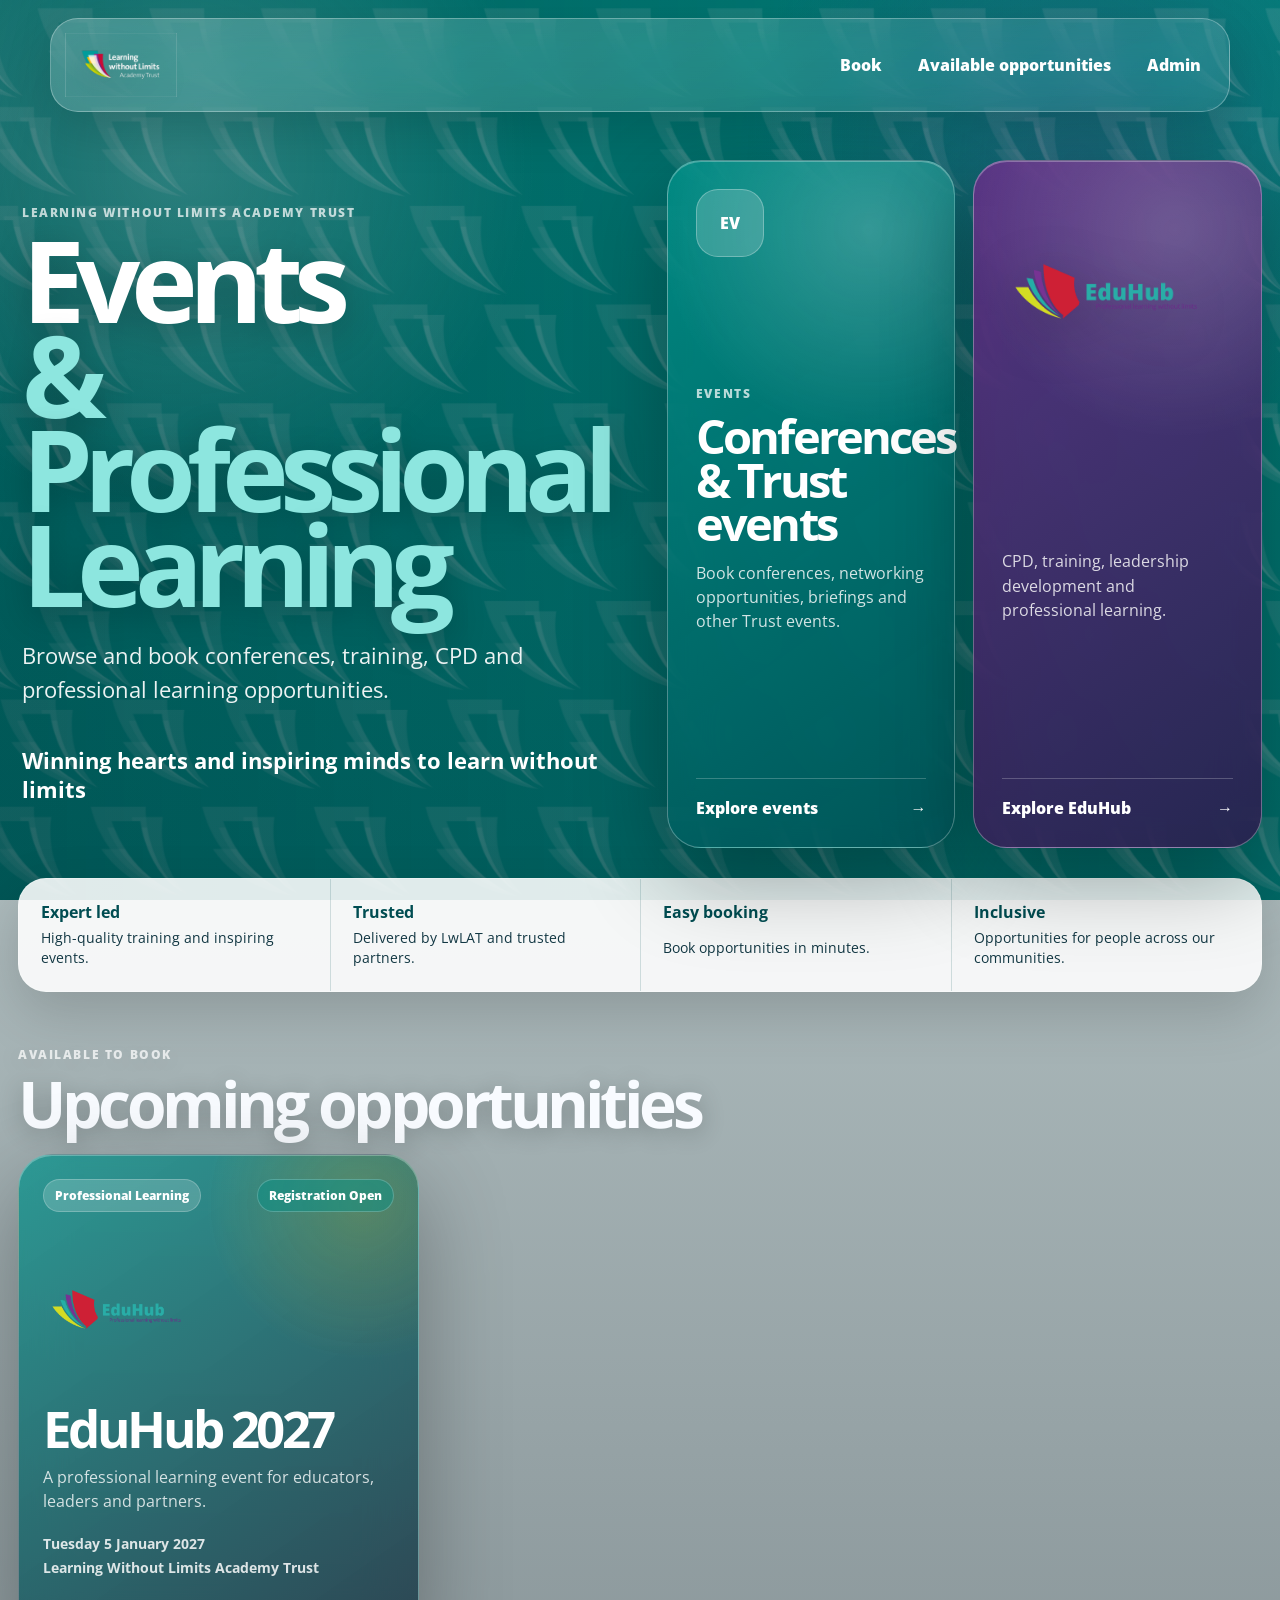
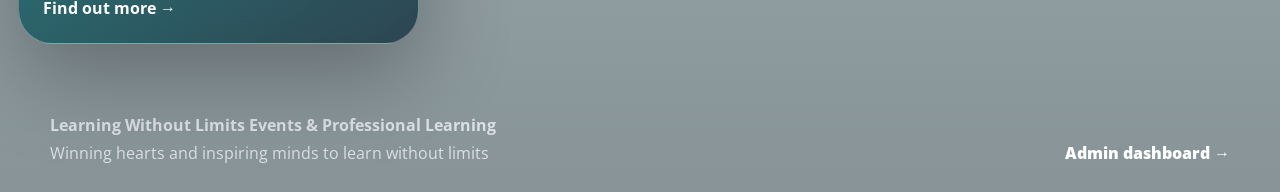
==== index.html @ fd12e187 "Add files via upload" ====
<!doctype html>
<html lang="en">
<head>
  <meta charset="utf-8">
  <meta name="viewport" content="width=device-width,initial-scale=1">
  <title>Events &amp; Professional Learning | Learning Without Limits</title>
  <meta name="description" content="Browse and book Learning Without Limits Academy Trust events, conferences, CPD and professional learning opportunities.">
  <link rel="stylesheet" href="app/css/styles.css">
  <script src="app/js/home.js" defer></script>
</head>
<body class="booking-home">
  <header class="site-header">
    <a class="brand" href="index.html">
      <img src="media/logos/lwlat-logo.png" alt="Learning Without Limits Academy Trust">
    </a>
    <nav class="nav" aria-label="Main navigation">
      <a href="#booking-routes">Book</a>
      <a href="#available">Available opportunities</a>
      <a href="admin.html">Admin</a>
    </nav>
  </header>

  <main>
    <section class="booking-hero">
      <div class="booking-intro">
        <p class="eyebrow">Learning Without Limits Academy Trust</p>
        <h1>Events <span>&amp; Professional Learning</span></h1>
        <p class="booking-lead">Browse and book conferences, training, CPD and professional learning opportunities.</p>
        <p class="booking-tagline">Winning hearts and inspiring minds to learn without limits</p>
      </div>

      <div class="booking-routes" id="booking-routes">
        <a class="route-card glass route-events" href="#available">
          <div class="route-icon" aria-hidden="true">EV</div>
          <div>
            <p class="eyebrow">Events</p>
            <h2>Conferences &amp; Trust events</h2>
            <p>Book conferences, networking opportunities, briefings and other Trust events.</p>
          </div>
          <span class="route-link">Explore events <strong>→</strong></span>
        </a>

        <a class="route-card glass route-eduhub" href="event.html?id=eduhub-2027">
          <img class="route-eduhub-logo" src="media/events/eduhub-2027/eduhub.png" alt="EduHub: Professional learning without limits">
          <div>
            <p>CPD, training, leadership development and professional learning.</p>
          </div>
          <span class="route-link">Explore EduHub <strong>→</strong></span>
        </a>
      </div>
    </section>

    <section class="trust-promises" aria-label="Booking platform benefits">
      <article><strong>Expert led</strong><span>High-quality training and inspiring events.</span></article>
      <article><strong>Trusted</strong><span>Delivered by LwLAT and trusted partners.</span></article>
      <article><strong>Easy booking</strong><span>Book opportunities in minutes.</span></article>
      <article><strong>Inclusive</strong><span>Opportunities for people across our communities.</span></article>
    </section>

    <section class="available-section" id="available">
      <div class="section-heading">
        <p class="eyebrow">Available to book</p>
        <h2>Upcoming opportunities</h2>
      </div>
      <div class="opportunity-grid" id="event-grid">
        <article class="opportunity-card glass">
          <div class="opportunity-copy">
            <p class="eyebrow">Loading</p>
            <h3>Loading opportunities…</h3>
          </div>
        </article>
      </div>
    </section>
  </main>

  <footer class="footer booking-footer">
    <div>
      <strong>Learning Without Limits Events &amp; Professional Learning</strong>
      <span>Winning hearts and inspiring minds to learn without limits</span>
    </div>
    <a href="admin.html">Admin dashboard →</a>
  </footer>
</body>
</html>
---- app/css/styles.css ----
@import url('https://fonts.googleapis.com/css2?family=Open+Sans:wght@300;400;600;700;800&display=swap');
:root{--teal:#009189;--purple:#6F2789;--yellow:#FDB913;--ink:#f8fbff;--muted:rgba(248,251,255,.74);--stroke:rgba(255,255,255,.26);--shadow:0 24px 70px rgba(0,0,0,.26)}
*{box-sizing:border-box}body{margin:0;min-height:100vh;font-family:'Open Sans',Arial,sans-serif;color:var(--ink);background:radial-gradient(circle at 10% 10%,rgba(0,145,137,.95),transparent 28%),radial-gradient(circle at 90% 20%,rgba(253,185,19,.34),transparent 24%),radial-gradient(circle at 70% 85%,rgba(111,39,137,.95),transparent 34%),linear-gradient(135deg,#06262d,#161126 55%,#071b20);overflow-x:hidden}.ambient{position:fixed;width:38vw;height:38vw;border-radius:999px;filter:blur(55px);opacity:.46;pointer-events:none;z-index:-1}.ambient-one{background:var(--teal);left:-8vw;top:10vh}.ambient-two{background:var(--purple);right:-10vw;top:8vh}.ambient-three{background:var(--yellow);left:35vw;bottom:-20vw;opacity:.26}.site-header{width:min(1180px,calc(100% - 34px));margin:18px auto 0;display:flex;align-items:center;justify-content:space-between;gap:18px;padding:14px;border:1px solid var(--stroke);border-radius:28px;background:rgba(255,255,255,.10);backdrop-filter:blur(24px);box-shadow:0 16px 50px rgba(0,0,0,.14)}.brand img{display:block;height:64px;max-width:280px;object-fit:contain;filter:drop-shadow(0 10px 18px rgba(0,0,0,.22))}.nav{display:flex;gap:8px;flex-wrap:wrap}.nav a{text-decoration:none;font-weight:800;padding:10px 14px;border-radius:999px}.nav a:hover{background:rgba(255,255,255,.16)}.hero{width:min(1180px,calc(100% - 34px));margin:72px auto 54px;display:grid;grid-template-columns:1.4fr .8fr;gap:26px}.hero-copy h1{margin:0;font-size:clamp(4.8rem,15vw,12rem);letter-spacing:-.09em;line-height:.78}.lead{max-width:720px;margin:28px 0 0;font-size:clamp(1.1rem,2vw,1.45rem);line-height:1.52;color:var(--muted)}.eyebrow,.panel-label{margin:0 0 12px;text-transform:uppercase;letter-spacing:.13em;font-size:.76rem;font-weight:900;color:rgba(255,255,255,.72)}.glass{background:linear-gradient(145deg,rgba(255,255,255,.24),rgba(255,255,255,.075)),radial-gradient(circle at top left,rgba(255,255,255,.24),transparent 35%);border:1px solid rgba(255,255,255,.32);border-radius:34px;box-shadow:0 30px 90px rgba(0,0,0,.30),inset 0 1px 0 rgba(255,255,255,.28);backdrop-filter:blur(26px) saturate(1.3)}.hero-panel{padding:28px;display:grid;align-content:end;min-height:360px}.hero-panel h2{margin:0;font-size:clamp(2.1rem,5vw,4rem);letter-spacing:-.06em;line-height:.92}.events-section,.event-page,.checkin-page{width:min(1180px,calc(100% - 34px));margin:0 auto 70px}.section-heading h2{margin:0;font-size:clamp(2.2rem,5vw,4.8rem);letter-spacing:-.07em;line-height:.9}.event-grid{display:grid;grid-template-columns:repeat(3,minmax(0,1fr));gap:18px;margin-top:22px}.event-card{display:grid;min-height:330px;padding:24px;text-decoration:none;border-radius:38px;transition:.22s}.event-card:hover{transform:translateY(-6px)}.card-topline,.card-footer{display:flex;justify-content:space-between;gap:12px;align-items:center}.card-body{align-self:end}.card-body h3{margin:0 0 12px;font-size:clamp(2rem,4vw,3.6rem);line-height:.9;letter-spacing:-.07em}.card-body p,.card-footer span{color:var(--muted)}.status,.date-chip{display:inline-flex;padding:8px 11px;border-radius:999px;font-size:.72rem;font-weight:900;background:rgba(255,255,255,.16);border:1px solid rgba(255,255,255,.22)}.status.open{background:rgba(0,145,137,.44)}.button{display:inline-flex;align-items:center;justify-content:center;width:fit-content;border:0;border-radius:999px;padding:13px 18px;text-decoration:none;font-weight:900;cursor:pointer}.button.primary{color:#052026;background:#fff}.button.secondary{color:#fff;background:rgba(255,255,255,.16);border:1px solid rgba(255,255,255,.24)}.event-hero,.form-card,.checkin-hero,.tool-card{padding:clamp(22px,4vw,38px);margin-bottom:22px}.event-hero h1,.checkin-hero h1{margin:10px 0 14px;font-size:clamp(3rem,8vw,7rem);line-height:.82;letter-spacing:-.08em}.event-meta{margin-top:28px;display:grid;grid-template-columns:repeat(3,1fr);gap:14px}.event-meta article{border-radius:22px;background:rgba(255,255,255,.12);padding:16px}.event-meta strong{display:block;margin-bottom:6px}.form-card h2{font-size:clamp(2rem,4vw,3.4rem)}fieldset{border:1px solid rgba(255,255,255,.22);border-radius:24px;padding:22px;margin:0 0 20px}legend{padding:0 8px;font-weight:900}.form-grid,.checkin-grid{display:grid;grid-template-columns:repeat(2,minmax(0,1fr));gap:14px}label{display:grid;gap:8px;margin-bottom:14px;font-weight:800}input,select,textarea{width:100%;border:1px solid rgba(255,255,255,.26);border-radius:16px;padding:13px 14px;background:rgba(255,255,255,.15);color:#fff;font:inherit}option{color:#111}.hidden{display:none}.badge-preview{padding:18px;border-radius:24px;background:rgba(255,255,255,.12);overflow-x:auto;display:flex;justify-content:center}.badge{width:90mm;height:38mm;background:#fff;color:#000;border-radius:3mm;padding:3.2mm 4.4mm;overflow:hidden;font-family:Arial,sans-serif}.badge-name{font-size:18pt;line-height:.95;font-weight:900;white-space:nowrap;overflow:hidden;text-overflow:ellipsis}.badge-role,.badge-org{font-size:10pt;line-height:1.05;white-space:nowrap;overflow:hidden;text-overflow:ellipsis}.badge-role{margin-top:1.1mm}.badge-org{margin-top:.3mm}.badge-rule{border-top:.45mm solid #000;margin:1.6mm 0 1.2mm}.badge-grid{display:grid;grid-template-columns:18mm 1fr;column-gap:3.5mm;row-gap:.55mm}.badge-label{font-size:7.3pt;font-weight:900;text-transform:uppercase}.badge-value{font-size:7.1pt;white-space:nowrap;overflow:hidden;text-overflow:ellipsis}.footer{width:min(1180px,calc(100% - 34px));margin:0 auto 28px;display:flex;justify-content:space-between;color:var(--muted)}@media(max-width:900px){.hero,.event-grid,.event-meta,.form-grid,.checkin-grid{grid-template-columns:1fr}.site-header{align-items:flex-start}.brand img{height:56px}}@media(max-width:620px){.site-header{flex-direction:column}.hero-copy h1{font-size:clamp(4rem,23vw,7rem)}.hero-panel{min-height:260px}}@media print{html,body{width:90mm;height:38mm;margin:0;padding:0;overflow:hidden;background:#fff}body *{visibility:hidden!important}#badge,#badge *{visibility:visible!important}#badge{position:fixed;left:0;top:0;border:0;border-radius:0}@page{size:90mm 38mm landscape;margin:0}}

/* LwLAT branded platform backdrop */
body {
  position: relative;
  background:
    radial-gradient(circle at 18% 12%, rgba(255,255,255,.18), transparent 30%),
    linear-gradient(rgba(0, 65, 64, .18), rgba(10, 30, 40, .52)),
    url("/media/backgrounds/LwLAT%20confernce%20backdrop.png") center center / cover fixed no-repeat;
  background-color: #009189;
}

body::before {
  content: "";
  position: fixed;
  inset: 0;
  pointer-events: none;
  z-index: -1;
  background:
    radial-gradient(circle at center, transparent 32%, rgba(0,0,0,.18) 100%);
}

body::after {
  content: "";
  position: fixed;
  top: -20%;
  left: -40%;
  width: 38%;
  height: 140%;
  pointer-events: none;
  z-index: -1;
  transform: rotate(12deg);
  background: linear-gradient(
    90deg,
    transparent,
    rgba(255,255,255,.10),
    transparent
  );
  filter: blur(24px);
  animation: lwlatLightSweep 28s ease-in-out infinite;
}

.ambient {
  opacity: .16 !important;
}

.site-header,
.glass {
  background:
    linear-gradient(145deg, rgba(255,255,255,.20), rgba(255,255,255,.08));
  border-color: rgba(255,255,255,.30);
  backdrop-filter: blur(24px) saturate(1.15);
  -webkit-backdrop-filter: blur(24px) saturate(1.15);
}

.hero-copy,
.section-heading {
  text-shadow: 0 4px 24px rgba(0,0,0,.24);
}

@keyframes lwlatLightSweep {
  0%, 18% {
    left: -40%;
    opacity: 0;
  }
  28% {
    opacity: .62;
  }
  54% {
    left: 120%;
    opacity: 0;
  }
  100% {
    left: 120%;
    opacity: 0;
  }
}

@media (max-width: 760px) {
  body {
    background-attachment: scroll;
    background-position: center top;
  }

  body::after {
    display: none;
  }
}

@media (prefers-reduced-motion: reduce) {
  body::after {
    animation: none;
    display: none;
  }
}


/* Header text and transparent logo fixes */
.site-header,
.site-header a,
.site-header .nav a,
.site-header .brand,
.site-header .eyebrow,
.site-header h1,
.site-header h2,
.site-header p {
  color: #ffffff !important;
}

.site-header .nav a {
  opacity: 1 !important;
}

.site-header .brand img {
  background: transparent !important;
  border-radius: 0 !important;
  box-shadow: none !important;
}


/* Temporary admin lock */
.admin-lock-screen {
  position: fixed;
  inset: 0;
  z-index: 9999;
  display: grid;
  place-items: center;
  padding: 20px;
  background:
    linear-gradient(rgba(0, 65, 64, .30), rgba(10, 30, 40, .68)),
    url("/media/backgrounds/LwLAT%20confernce%20backdrop.png") center / cover no-repeat;
}

.admin-lock-screen[hidden] {
  display: none !important;
}

.admin-lock-card {
  width: min(460px, 100%);
  padding: 30px;
}

.admin-lock-card h1 {
  margin: 0 0 12px;
  font-size: clamp(2.4rem, 8vw, 4.8rem);
  line-height: .9;
  letter-spacing: -.06em;
}

.admin-lock-card p {
  color: rgba(255,255,255,.82);
}

.admin-lock-card label {
  margin-top: 18px;
}

.admin-lock-card input {
  margin-bottom: 14px;
}

.admin-lock-logo {
  display: block;
  width: min(300px, 80%);
  max-height: 110px;
  object-fit: contain;
  margin: 0 0 24px;
  background: transparent;
}

.admin-lock-message {
  min-height: 1.4em;
  color: #ffffff;
  font-weight: 800;
}


/* Event tiles show event content only */
.event-card img[src*="lwlat-logo"],
.event-tile img[src*="lwlat-logo"],
.tile img[src*="lwlat-logo"],
.event-card .brand,
.event-tile .brand,
.tile .brand {
  display: none !important;
}


/* Homepage event tile redesign */
.featured-event-wrap {
  margin-top: 24px;
}

.featured-event-card {
  position: relative;
  min-height: 520px;
  padding: clamp(24px, 4vw, 42px);
  display: flex;
  flex-direction: column;
  justify-content: space-between;
  overflow: hidden;
  text-decoration: none;
  border-radius: 42px;
  transition: transform .24s ease, box-shadow .24s ease, border-color .24s ease;
}

.featured-event-card:hover {
  transform: translateY(-7px) scale(1.008);
  border-color: rgba(255,255,255,.46);
  box-shadow:
    0 38px 110px rgba(0,0,0,.36),
    inset 0 1px 0 rgba(255,255,255,.32);
}

.featured-card-top {
  display: flex;
  justify-content: space-between;
  align-items: flex-start;
  gap: 14px;
  position: relative;
  z-index: 2;
}

.featured-date {
  display: inline-flex;
  max-width: 48%;
  padding: 8px 12px;
  border-radius: 999px;
  background: rgba(0,0,0,.20);
  border: 1px solid rgba(255,255,255,.24);
  font-size: .78rem;
  font-weight: 800;
  text-align: right;
  backdrop-filter: blur(12px);
}

.featured-card-copy {
  position: relative;
  z-index: 2;
  max-width: 800px;
}

.event-kicker {
  margin: 0 0 12px;
  text-transform: uppercase;
  letter-spacing: .13em;
  font-size: .76rem;
  font-weight: 900;
  color: rgba(255,255,255,.75);
}

.featured-card-copy h3 {
  margin: 0;
  font-size: clamp(4rem, 10vw, 8.5rem);
  line-height: .78;
  letter-spacing: -.09em;
  color: #ffffff;
  text-shadow: 0 10px 36px rgba(0,0,0,.30);
}

.featured-card-copy p {
  max-width: 700px;
  margin: 22px 0 20px;
  color: rgba(255,255,255,.82);
  font-size: clamp(1rem, 2vw, 1.3rem);
  line-height: 1.5;
}

.event-link {
  display: inline-flex;
  align-items: center;
  gap: 10px;
  font-weight: 900;
  color: #ffffff;
}

.event-link span {
  display: inline-block;
  transition: transform .2s ease;
}

.featured-event-card:hover .event-link span,
.event-card:hover .event-link span {
  transform: translateX(6px);
}

.more-events-heading {
  margin: 48px 0 16px;
}

.event-grid {
  grid-template-columns: repeat(2, minmax(0, 1fr));
}

.event-card {
  position: relative;
  min-height: 360px;
  padding: 24px;
  display: flex;
  flex-direction: column;
  justify-content: space-between;
  overflow: hidden;
  border-radius: 34px;
}

.event-card .card-topline {
  position: relative;
  z-index: 2;
}

.event-card .card-body {
  position: relative;
  z-index: 2;
}

.event-card .card-body h3 {
  margin: 0 0 12px;
  font-size: clamp(2.4rem, 5vw, 5rem);
  line-height: .82;
  letter-spacing: -.08em;
  color: #ffffff;
  text-shadow: 0 8px 28px rgba(0,0,0,.28);
}

.event-card .card-body p {
  margin: 0 0 18px;
  color: rgba(255,255,255,.80);
  font-weight: 700;
}

.placeholder-card {
  pointer-events: none;
  background:
    linear-gradient(145deg, rgba(255,255,255,.18), rgba(255,255,255,.07));
}

.placeholder-card .card-body h3 {
  font-size: clamp(2.4rem, 5vw, 4.6rem);
}

.event-card img,
.featured-event-card img {
  display: none !important;
}

@media (max-width: 820px) {
  .featured-event-card {
    min-height: 430px;
  }

  .event-grid {
    grid-template-columns: 1fr;
  }

  .featured-card-copy h3 {
    font-size: clamp(3.4rem, 17vw, 6.4rem);
  }
}

@media (max-width: 560px) {
  .featured-event-card {
    min-height: 380px;
    border-radius: 30px;
  }

  .featured-card-top {
    flex-direction: column;
  }

  .featured-date {
    max-width: 100%;
    text-align: left;
  }

  .event-card {
    min-height: 300px;
  }
}

.platform-version {
  display: block;
  width: 100%;
  margin-top: 8px;
  font-size: .72rem;
  color: rgba(255,255,255,.5);
}


/* v1.1.1 tile and registration spacing corrections */
.featured-event-card,
.event-card {
  background-color: #009189;
}

/* Prevent any Trust logo file being used or shown inside event tiles */
.featured-event-card img,
.event-card img,
.featured-event-card .brand,
.event-card .brand {
  display: none !important;
}

/* Clear separation between the event hero and registration panel */
.event-page {
  display: grid;
  gap: 34px;
}

.event-page > .event-hero,
.event-page > .form-card {
  margin-bottom: 0;
}

/* More breathing room inside the sign-up page */
.form-card {
  padding: clamp(28px, 5vw, 52px);
}

.form-card > .eyebrow {
  margin-bottom: 10px;
}

.form-card > h2 {
  margin: 0 0 32px;
}

#registration-form {
  display: grid;
  gap: 28px;
}

#registration-form fieldset {
  margin: 0;
  padding: clamp(22px, 4vw, 34px);
}

#registration-form legend {
  padding: 0 12px;
}

#registration-form .form-grid {
  gap: 22px;
}

#registration-form label {
  margin: 0;
  gap: 10px;
}

#registration-form fieldset > label + label,
#registration-form fieldset > .form-grid + .form-grid,
#registration-form fieldset > label + .form-grid,
#registration-form fieldset > .form-grid + label {
  margin-top: 22px;
}

#registration-form input,
#registration-form select,
#registration-form textarea {
  min-height: 52px;
  padding: 14px 16px;
}

#registration-form textarea {
  min-height: 112px;
  resize: vertical;
}

#registration-form .button {
  margin-top: 4px;
  padding: 15px 22px;
}

@media (max-width: 900px) {
  .event-page {
    gap: 24px;
  }

  #registration-form {
    gap: 22px;
  }

  #registration-form .form-grid {
    gap: 18px;
  }
}

.dashboard-page{width:min(1180px,calc(100% - 34px));margin:48px auto 70px}
.dashboard-hero{padding:clamp(28px,5vw,52px);margin-bottom:24px}
.dashboard-hero h1{margin:8px 0 18px;max-width:1000px;font-size:clamp(3rem,8vw,7rem);line-height:.84;letter-spacing:-.08em}
.dashboard-hero>p:not(.eyebrow){max-width:780px;color:rgba(255,255,255,.8);font-size:clamp(1rem,2vw,1.25rem);line-height:1.55}
.dashboard-summary{display:grid;grid-template-columns:repeat(3,minmax(0,1fr));gap:14px;margin-top:34px}
.dashboard-summary article{padding:20px;border-radius:22px;background:rgba(255,255,255,.12);border:1px solid rgba(255,255,255,.2)}
.dashboard-summary span{display:block;margin-bottom:4px;font-size:2.2rem;font-weight:800}
.dashboard-summary strong{color:rgba(255,255,255,.75);font-size:.9rem}
.dashboard-grid{display:grid;grid-template-columns:repeat(2,minmax(0,1fr));gap:18px}
.dashboard-card{min-height:310px;padding:26px;display:flex;flex-direction:column;justify-content:space-between;text-decoration:none;transition:transform .22s ease,border-color .22s ease}
.dashboard-card:hover{transform:translateY(-6px);border-color:rgba(255,255,255,.48)}
.dashboard-card-icon{width:48px;height:48px;display:grid;place-items:center;border-radius:16px;background:rgba(255,255,255,.16);border:1px solid rgba(255,255,255,.22);font-size:.82rem;font-weight:900}
.dashboard-card h2{margin:0 0 12px;font-size:clamp(2rem,4vw,3.4rem);line-height:.9;letter-spacing:-.06em}
.dashboard-card p:not(.eyebrow){color:rgba(255,255,255,.76);line-height:1.5}
.dashboard-card>strong{color:#fff}
@media(max-width:820px){.dashboard-summary,.dashboard-grid{grid-template-columns:1fr}.dashboard-card{min-height:270px}}


/* v1.3 public booking platform */
.booking-home {
  background:
    linear-gradient(rgba(0, 84, 82, .18), rgba(4, 30, 38, .48)),
    url("/media/backgrounds/LwLAT%20confernce%20backdrop.png") center top / cover fixed no-repeat;
}

.booking-home::before {
  content: "";
  position: fixed;
  inset: 0;
  z-index: -1;
  pointer-events: none;
  background:
    radial-gradient(circle at 14% 18%, rgba(255,255,255,.17), transparent 27%),
    radial-gradient(circle at 84% 18%, rgba(111,39,137,.22), transparent 26%),
    linear-gradient(90deg, rgba(1,37,43,.34), rgba(1,37,43,.08));
}

.booking-hero {
  width: min(1320px, calc(100% - 36px));
  margin: 48px auto 30px;
  display: grid;
  grid-template-columns: 1.05fr 1fr;
  gap: 24px;
  align-items: stretch;
}

.booking-intro {
  padding: clamp(22px, 4vw, 44px) 4px;
  align-self: center;
}

.booking-intro h1 {
  margin: 0;
  max-width: 760px;
  font-size: clamp(3.7rem, 8.8vw, 8rem);
  line-height: .84;
  letter-spacing: -.08em;
  color: #fff;
  text-shadow: 0 9px 35px rgba(0,0,0,.24);
}

.booking-intro h1 span {
  display: block;
  color: #8de6df;
}

.booking-lead {
  max-width: 690px;
  margin: 28px 0 0;
  color: rgba(255,255,255,.92);
  font-size: clamp(1.1rem, 2vw, 1.38rem);
  line-height: 1.5;
}

.booking-tagline {
  margin: 40px 0 0;
  max-width: 700px;
  color: #fff;
  font-size: clamp(1.05rem, 2vw, 1.35rem);
  font-weight: 700;
}

.booking-routes {
  display: grid;
  grid-template-columns: repeat(2, minmax(0,1fr));
  gap: 18px;
}

.route-card {
  min-height: 470px;
  padding: 28px;
  display: flex;
  flex-direction: column;
  justify-content: space-between;
  color: #fff;
  text-decoration: none;
  transition: transform .22s ease, border-color .22s ease;
}

.route-card:hover {
  transform: translateY(-7px);
  border-color: rgba(255,255,255,.52);
}

.route-card h2 {
  margin: 0 0 14px;
  font-size: clamp(2rem, 3.7vw, 3.5rem);
  line-height: .92;
  letter-spacing: -.06em;
}

.route-card p:not(.eyebrow) {
  color: rgba(255,255,255,.82);
  line-height: 1.52;
}

.route-events {
  background:
    radial-gradient(circle at 70% 10%, rgba(255,255,255,.2), transparent 32%),
    linear-gradient(145deg, rgba(0,145,137,.76), rgba(0,77,82,.72));
}

.route-eduhub {
  background:
    radial-gradient(circle at 70% 10%, rgba(255,255,255,.18), transparent 32%),
    linear-gradient(145deg, rgba(111,39,137,.78), rgba(47,18,72,.78));
}

.route-icon {
  width: 68px;
  height: 68px;
  display: grid;
  place-items: center;
  border-radius: 22px;
  background: rgba(255,255,255,.18);
  border: 1px solid rgba(255,255,255,.28);
  font-weight: 800;
}

.route-eduhub-logo {
  display: block;
  width: 100%;
  max-height: 205px;
  object-fit: contain;
  object-position: left center;
  filter: drop-shadow(0 13px 28px rgba(0,0,0,.26));
}

.route-link {
  display: flex;
  justify-content: space-between;
  gap: 16px;
  padding-top: 18px;
  border-top: 1px solid rgba(255,255,255,.22);
  font-weight: 800;
}

.route-link strong {
  transition: transform .18s ease;
}

.route-card:hover .route-link strong {
  transform: translateX(6px);
}

.trust-promises {
  width: min(1320px, calc(100% - 36px));
  margin: 0 auto 54px;
  display: grid;
  grid-template-columns: repeat(4, minmax(0,1fr));
  border: 1px solid rgba(255,255,255,.28);
  border-radius: 28px;
  background: rgba(255,255,255,.88);
  color: #123743;
  box-shadow: 0 20px 55px rgba(0,0,0,.16);
  overflow: hidden;
}

.trust-promises article {
  padding: 22px;
  display: grid;
  gap: 5px;
}

.trust-promises article + article {
  border-left: 1px solid rgba(0,77,82,.16);
}

.trust-promises strong {
  color: #004d52;
}

.trust-promises span {
  font-size: .9rem;
  line-height: 1.42;
}

.available-section {
  width: min(1320px, calc(100% - 36px));
  margin: 0 auto 70px;
}

.opportunity-grid {
  margin-top: 22px;
  display: grid;
  grid-template-columns: repeat(3, minmax(0,1fr));
  gap: 20px;
}

.opportunity-card {
  min-height: 390px;
  padding: 24px;
  display: flex;
  flex-direction: column;
  color: #fff;
  text-decoration: none;
  background:
    radial-gradient(circle at 86% 10%, rgba(253,185,19,.20), transparent 28%),
    linear-gradient(145deg, rgba(0,145,137,.72), rgba(15,42,58,.76));
  transition: transform .22s ease, border-color .22s ease;
}

.opportunity-card:hover {
  transform: translateY(-6px);
  border-color: rgba(255,255,255,.48);
}

.opportunity-top {
  display: flex;
  justify-content: space-between;
  gap: 12px;
}

.opportunity-type {
  padding: 8px 11px;
  border-radius: 999px;
  background: rgba(255,255,255,.18);
  border: 1px solid rgba(255,255,255,.22);
  font-size: .72rem;
  font-weight: 800;
}

.opportunity-logo {
  width: 100%;
  max-height: 145px;
  margin: 25px 0;
  object-fit: contain;
  object-position: left center;
}

.opportunity-copy {
  margin-top: auto;
}

.opportunity-copy h3 {
  margin: 0 0 14px;
  font-size: clamp(2.2rem, 4vw, 4.3rem);
  line-height: .84;
  letter-spacing: -.07em;
}

.opportunity-copy p {
  color: rgba(255,255,255,.8);
  line-height: 1.48;
}

.opportunity-meta {
  display: grid;
  gap: 5px;
  margin: 20px 0;
  color: rgba(255,255,255,.84);
  font-size: .88rem;
  font-weight: 700;
}

.booking-footer {
  align-items: flex-end;
}

.booking-footer div {
  display: grid;
  gap: 6px;
}

.booking-footer a {
  color: #fff;
  text-decoration: none;
  font-weight: 800;
}

.event-brand-logo {
  display: block;
  width: min(520px, 88%);
  max-height: 230px;
  margin: 8px 0 26px;
  object-fit: contain;
  object-position: left center;
}

@media (max-width: 1050px) {
  .booking-hero {
    grid-template-columns: 1fr;
  }

  .booking-routes {
    grid-template-columns: repeat(2, minmax(0,1fr));
  }

  .opportunity-grid {
    grid-template-columns: repeat(2, minmax(0,1fr));
  }
}

@media (max-width: 760px) {
  .booking-home {
    background-attachment: scroll;
  }

  .booking-routes,
  .trust-promises,
  .opportunity-grid {
    grid-template-columns: 1fr;
  }

  .route-card {
    min-height: 380px;
  }

  .trust-promises article + article {
    border-left: 0;
    border-top: 1px solid rgba(0,77,82,.16);
  }

  .booking-intro h1 {
    font-size: clamp(3.4rem, 18vw, 6rem);
  }
}
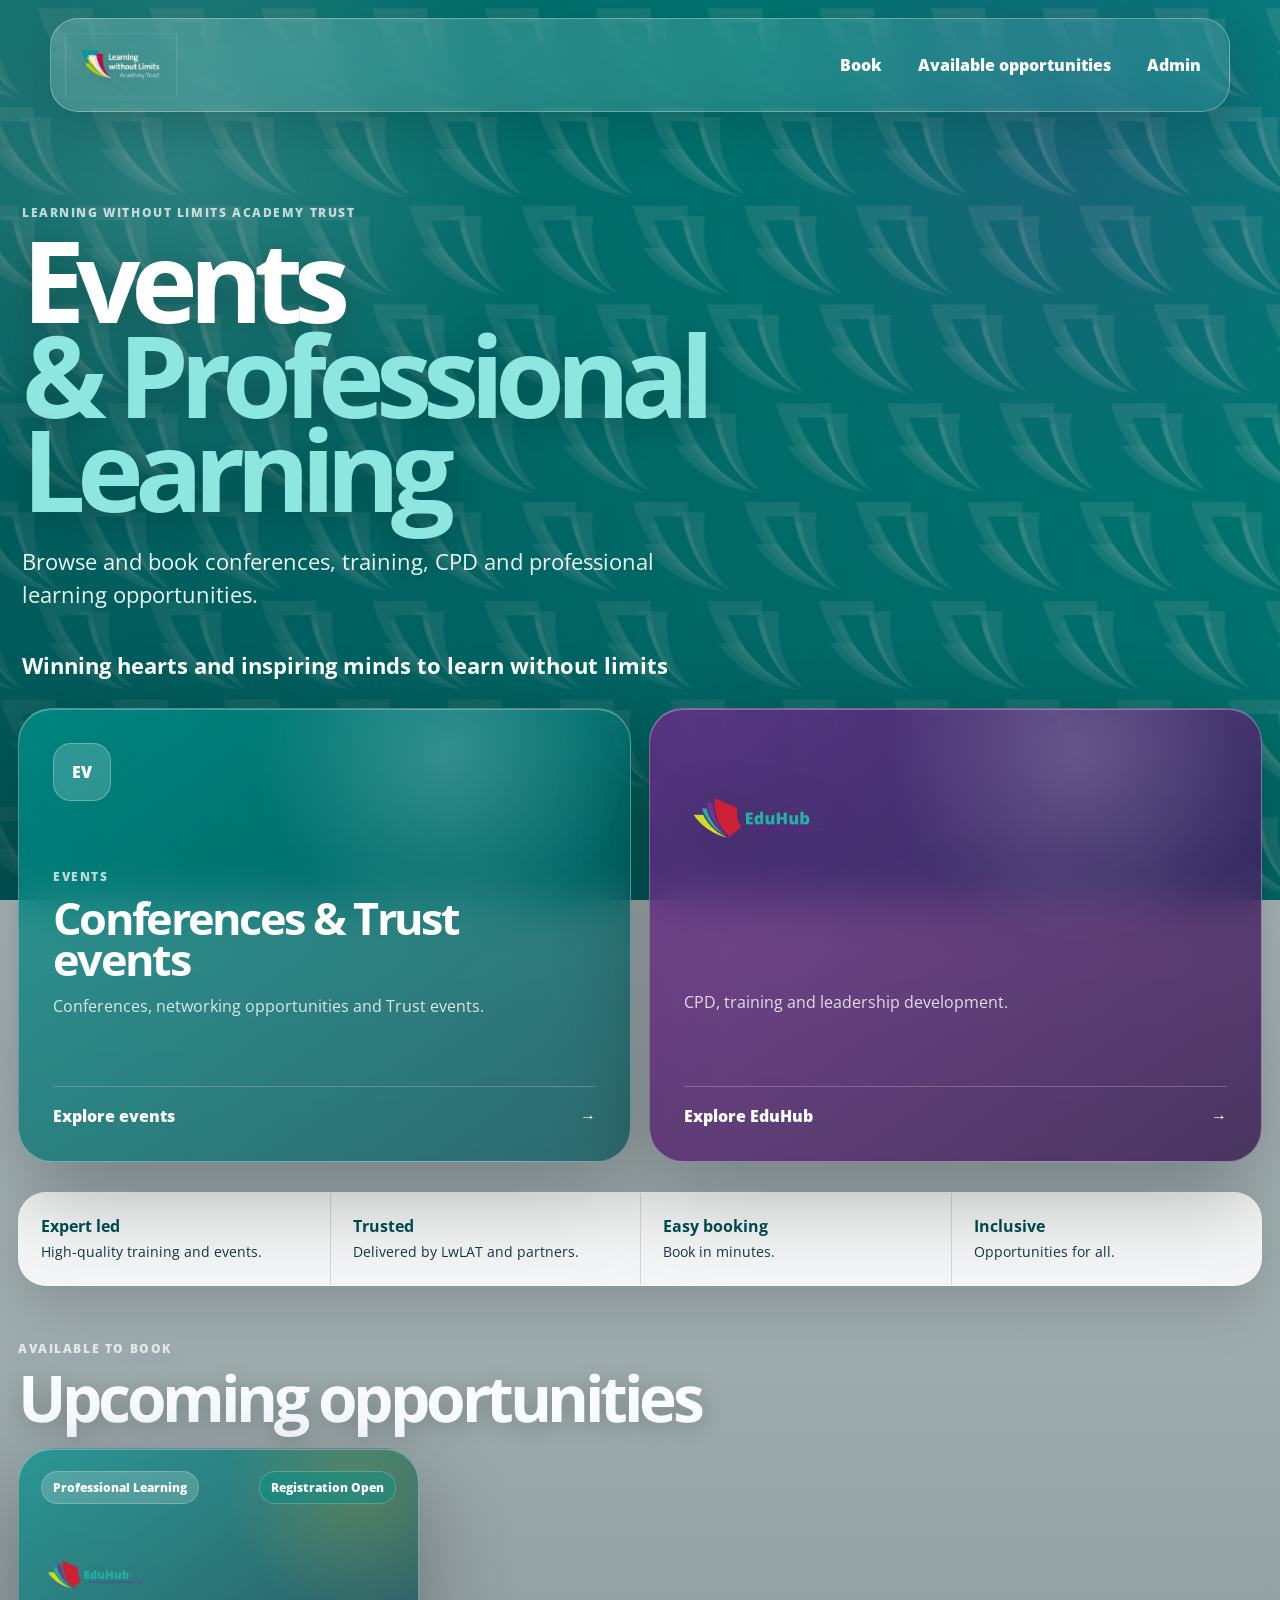
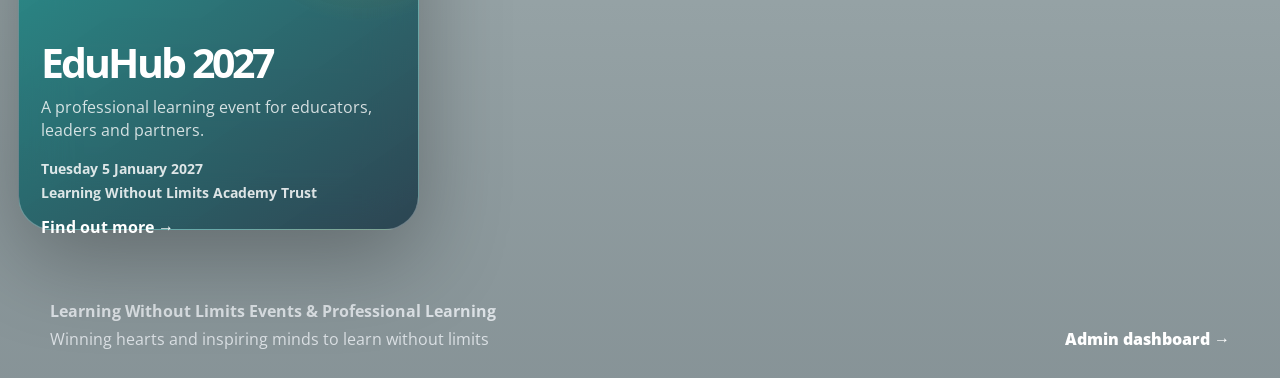
==== commit 00b3f751: "Add files via upload" ====
--- a/index.html
+++ b/index.html
@@ -35,7 +35,7 @@
           <div>
             <p class="eyebrow">Events</p>
             <h2>Conferences &amp; Trust events</h2>
-            <p>Book conferences, networking opportunities, briefings and other Trust events.</p>
+            <p>Conferences, networking opportunities and Trust events.</p>
           </div>
           <span class="route-link">Explore events <strong>→</strong></span>
         </a>
@@ -43,7 +43,7 @@
         <a class="route-card glass route-eduhub" href="event.html?id=eduhub-2027">
           <img class="route-eduhub-logo" src="media/events/eduhub-2027/eduhub.png" alt="EduHub: Professional learning without limits">
           <div>
-            <p>CPD, training, leadership development and professional learning.</p>
+            <p>CPD, training and leadership development.</p>
           </div>
           <span class="route-link">Explore EduHub <strong>→</strong></span>
         </a>
@@ -51,10 +51,10 @@
     </section>
 
     <section class="trust-promises" aria-label="Booking platform benefits">
-      <article><strong>Expert led</strong><span>High-quality training and inspiring events.</span></article>
-      <article><strong>Trusted</strong><span>Delivered by LwLAT and trusted partners.</span></article>
-      <article><strong>Easy booking</strong><span>Book opportunities in minutes.</span></article>
-      <article><strong>Inclusive</strong><span>Opportunities for people across our communities.</span></article>
+      <article><strong>Expert led</strong><span>High-quality training and events.</span></article>
+      <article><strong>Trusted</strong><span>Delivered by LwLAT and partners.</span></article>
+      <article><strong>Easy booking</strong><span>Book in minutes.</span></article>
+      <article><strong>Inclusive</strong><span>Opportunities for all.</span></article>
     </section>
 
     <section class="available-section" id="available">
--- a/app/css/styles.css
+++ b/app/css/styles.css
@@ -824,3 +824,140 @@
     font-size: clamp(3.4rem, 18vw, 6rem);
   }
 }
+
+
+/* v1.3.1 tidy homepage and fixed tile proportions */
+.booking-hero {
+  grid-template-columns: 1fr;
+  gap: 28px;
+}
+
+.booking-intro {
+  max-width: 900px;
+  padding-bottom: 0;
+}
+
+.booking-routes {
+  grid-template-columns: repeat(2, minmax(0, 1fr));
+  align-items: stretch;
+}
+
+.route-card {
+  min-height: 0;
+  aspect-ratio: 1.35 / 1;
+  padding: clamp(24px, 3vw, 34px);
+}
+
+.route-card > div:not(.route-icon) {
+  max-width: 92%;
+}
+
+.route-card h2 {
+  font-size: clamp(2.2rem, 3.5vw, 4rem);
+}
+
+.route-card p:not(.eyebrow) {
+  margin-bottom: 0;
+  font-size: .98rem;
+}
+
+.route-eduhub-logo {
+  width: min(100%, 430px);
+  max-height: 150px;
+  margin: 0 0 12px;
+}
+
+.route-icon {
+  width: 58px;
+  height: 58px;
+  border-radius: 18px;
+}
+
+.trust-promises {
+  margin-top: 8px;
+}
+
+.available-section {
+  margin-top: 12px;
+}
+
+.opportunity-grid {
+  grid-template-columns: repeat(3, minmax(0, 1fr));
+  align-items: stretch;
+}
+
+.opportunity-card {
+  min-height: 0;
+  aspect-ratio: 1.05 / 1;
+  padding: 22px;
+}
+
+.opportunity-logo {
+  max-height: 105px;
+  margin: 18px 0;
+}
+
+.opportunity-copy h3 {
+  font-size: clamp(2rem, 3.2vw, 3.4rem);
+}
+
+.opportunity-copy p {
+  display: -webkit-box;
+  -webkit-line-clamp: 3;
+  -webkit-box-orient: vertical;
+  overflow: hidden;
+}
+
+.opportunity-meta {
+  margin: 14px 0;
+}
+
+@media (max-width: 980px) {
+  .booking-routes {
+    grid-template-columns: 1fr;
+  }
+
+  .route-card {
+    aspect-ratio: auto;
+    min-height: 360px;
+  }
+
+  .opportunity-grid {
+    grid-template-columns: repeat(2, minmax(0, 1fr));
+  }
+
+  .opportunity-card {
+    aspect-ratio: 1.15 / 1;
+  }
+}
+
+@media (max-width: 680px) {
+  .booking-hero,
+  .available-section,
+  .trust-promises,
+  .booking-footer {
+    width: min(100% - 24px, 1320px);
+  }
+
+  .route-card {
+    min-height: 320px;
+    padding: 22px;
+  }
+
+  .route-eduhub-logo {
+    max-height: 120px;
+  }
+
+  .opportunity-grid {
+    grid-template-columns: 1fr;
+  }
+
+  .opportunity-card {
+    aspect-ratio: auto;
+    min-height: 310px;
+  }
+
+  .booking-intro h1 {
+    font-size: clamp(3rem, 17vw, 5.5rem);
+  }
+}
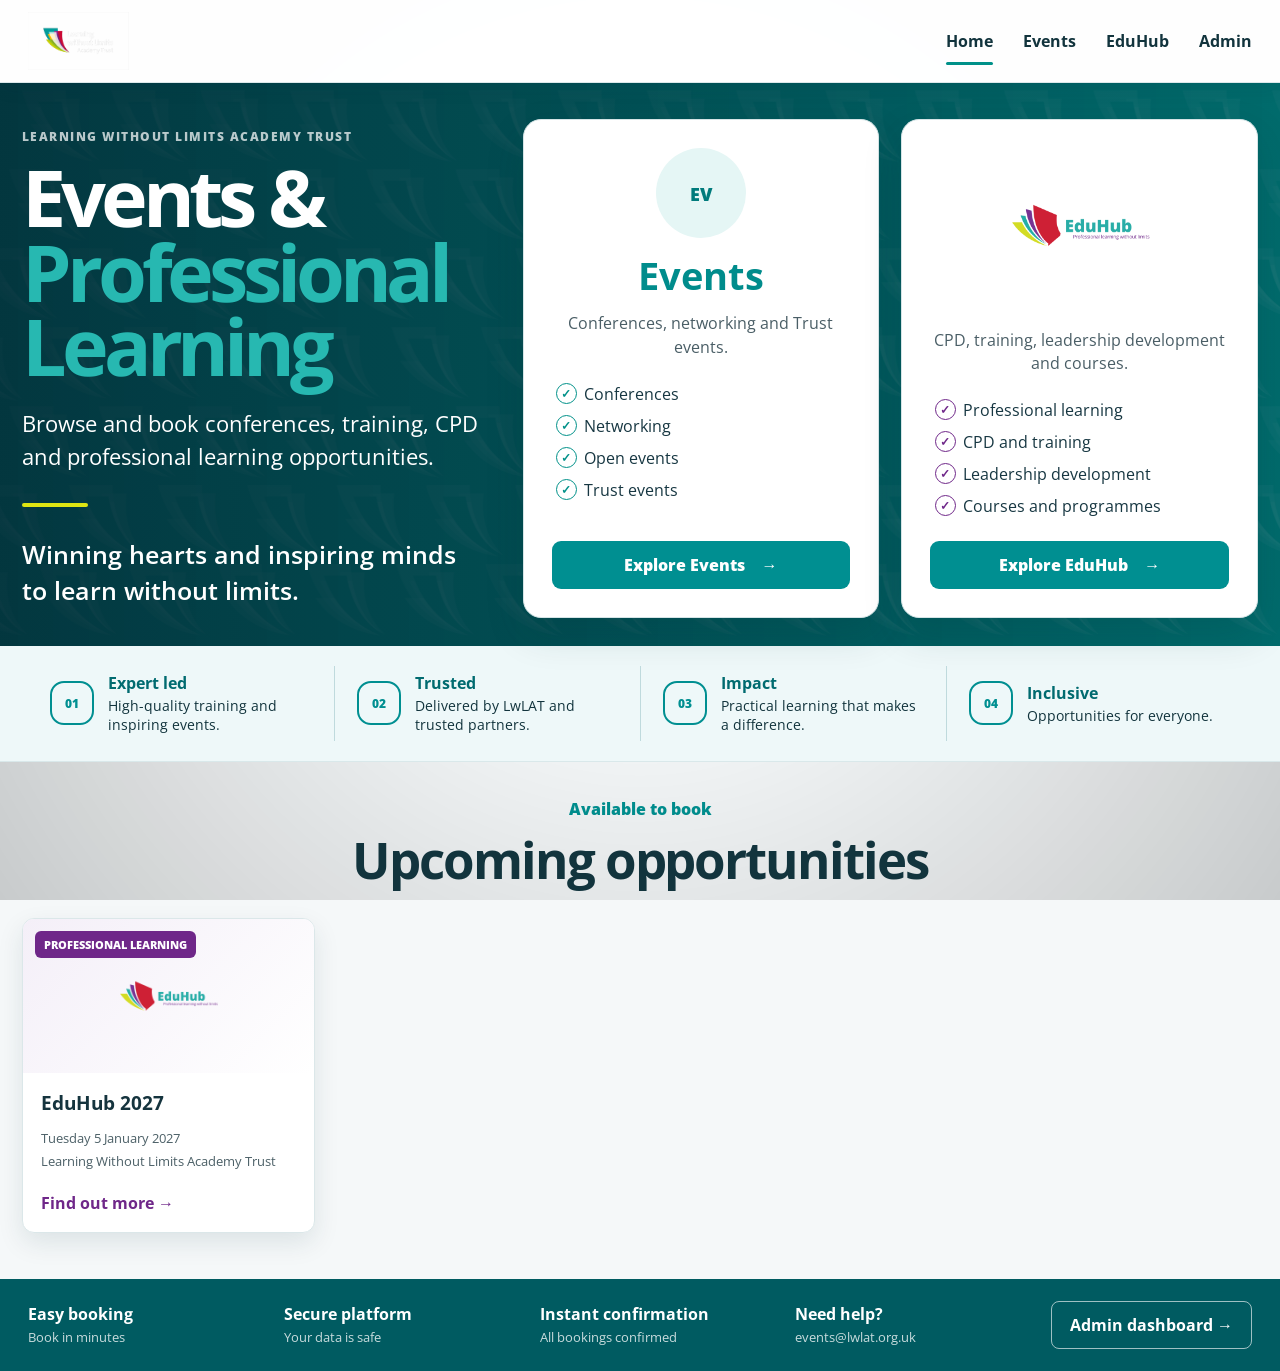
==== commit 02e8e4f8: "Add files via upload" ====
--- a/index.html
+++ b/index.html
@@ -8,64 +8,78 @@
   <link rel="stylesheet" href="app/css/styles.css">
   <script src="app/js/home.js" defer></script>
 </head>
-<body class="booking-home">
-  <header class="site-header">
-    <a class="brand" href="index.html">
+<body class="clean-booking-home">
+  <header class="clean-header">
+    <a class="clean-brand" href="index.html">
       <img src="media/logos/lwlat-logo.png" alt="Learning Without Limits Academy Trust">
     </a>
-    <nav class="nav" aria-label="Main navigation">
-      <a href="#booking-routes">Book</a>
-      <a href="#available">Available opportunities</a>
+
+    <button class="mobile-nav-button" type="button" aria-expanded="false" aria-controls="clean-nav">Menu</button>
+
+    <nav class="clean-nav" id="clean-nav" aria-label="Main navigation">
+      <a class="active" href="index.html">Home</a>
+      <a href="#available">Events</a>
+      <a href="event.html?id=eduhub-2027">EduHub</a>
       <a href="admin.html">Admin</a>
     </nav>
   </header>
 
   <main>
-    <section class="booking-hero">
-      <div class="booking-intro">
-        <p class="eyebrow">Learning Without Limits Academy Trust</p>
-        <h1>Events <span>&amp; Professional Learning</span></h1>
-        <p class="booking-lead">Browse and book conferences, training, CPD and professional learning opportunities.</p>
-        <p class="booking-tagline">Winning hearts and inspiring minds to learn without limits</p>
-      </div>
+    <section class="clean-hero">
+      <div class="clean-hero-inner">
+        <div class="clean-hero-copy">
+          <p class="clean-kicker">Learning Without Limits Academy Trust</p>
+          <h1>Events &amp;<span>Professional Learning</span></h1>
+          <p class="clean-lead">Browse and book conferences, training, CPD and professional learning opportunities.</p>
+          <div class="clean-accent-line"></div>
+          <p class="clean-tagline">Winning hearts and inspiring minds<br>to learn without limits.</p>
+        </div>
 
-      <div class="booking-routes" id="booking-routes">
-        <a class="route-card glass route-events" href="#available">
-          <div class="route-icon" aria-hidden="true">EV</div>
-          <div>
-            <p class="eyebrow">Events</p>
-            <h2>Conferences &amp; Trust events</h2>
-            <p>Conferences, networking opportunities and Trust events.</p>
-          </div>
-          <span class="route-link">Explore events <strong>→</strong></span>
-        </a>
+        <div class="clean-route-grid">
+          <a class="clean-route-card" href="#available">
+            <div class="route-symbol">EV</div>
+            <h2>Events</h2>
+            <p>Conferences, networking and Trust events.</p>
+            <ul>
+              <li>Conferences</li>
+              <li>Networking</li>
+              <li>Open events</li>
+              <li>Trust events</li>
+            </ul>
+            <span class="clean-route-button">Explore Events <strong>→</strong></span>
+          </a>
 
-        <a class="route-card glass route-eduhub" href="event.html?id=eduhub-2027">
-          <img class="route-eduhub-logo" src="media/events/eduhub-2027/eduhub.png" alt="EduHub: Professional learning without limits">
-          <div>
-            <p>CPD, training and leadership development.</p>
-          </div>
-          <span class="route-link">Explore EduHub <strong>→</strong></span>
-        </a>
+          <a class="clean-route-card eduhub-card" href="event.html?id=eduhub-2027">
+            <img src="media/events/eduhub-2027/eduhub.png" alt="EduHub Professional learning without limits">
+            <p>CPD, training, leadership development and courses.</p>
+            <ul>
+              <li>Professional learning</li>
+              <li>CPD and training</li>
+              <li>Leadership development</li>
+              <li>Courses and programmes</li>
+            </ul>
+            <span class="clean-route-button">Explore EduHub <strong>→</strong></span>
+          </a>
+        </div>
       </div>
     </section>
 
-    <section class="trust-promises" aria-label="Booking platform benefits">
-      <article><strong>Expert led</strong><span>High-quality training and events.</span></article>
-      <article><strong>Trusted</strong><span>Delivered by LwLAT and partners.</span></article>
-      <article><strong>Easy booking</strong><span>Book in minutes.</span></article>
-      <article><strong>Inclusive</strong><span>Opportunities for all.</span></article>
+    <section class="clean-benefits" aria-label="Platform benefits">
+      <article><span class="benefit-symbol">01</span><div><strong>Expert led</strong><p>High-quality training and inspiring events.</p></div></article>
+      <article><span class="benefit-symbol">02</span><div><strong>Trusted</strong><p>Delivered by LwLAT and trusted partners.</p></div></article>
+      <article><span class="benefit-symbol">03</span><div><strong>Impact</strong><p>Practical learning that makes a difference.</p></div></article>
+      <article><span class="benefit-symbol">04</span><div><strong>Inclusive</strong><p>Opportunities for everyone.</p></div></article>
     </section>
 
-    <section class="available-section" id="available">
-      <div class="section-heading">
-        <p class="eyebrow">Available to book</p>
+    <section class="clean-available" id="available">
+      <div class="clean-section-heading">
+        <p>Available to book</p>
         <h2>Upcoming opportunities</h2>
       </div>
-      <div class="opportunity-grid" id="event-grid">
-        <article class="opportunity-card glass">
-          <div class="opportunity-copy">
-            <p class="eyebrow">Loading</p>
+      <div class="clean-opportunity-grid" id="event-grid">
+        <article class="clean-opportunity-card">
+          <div class="clean-opportunity-body">
+            <p class="clean-card-type">Loading</p>
             <h3>Loading opportunities…</h3>
           </div>
         </article>
@@ -73,12 +87,22 @@
     </section>
   </main>
 
-  <footer class="footer booking-footer">
-    <div>
-      <strong>Learning Without Limits Events &amp; Professional Learning</strong>
-      <span>Winning hearts and inspiring minds to learn without limits</span>
-    </div>
+  <footer class="clean-footer">
+    <div><strong>Easy booking</strong><span>Book in minutes</span></div>
+    <div><strong>Secure platform</strong><span>Your data is safe</span></div>
+    <div><strong>Instant confirmation</strong><span>All bookings confirmed</span></div>
+    <div><strong>Need help?</strong><span>events@lwlat.org.uk</span></div>
     <a href="admin.html">Admin dashboard →</a>
   </footer>
+
+  <script>
+    const menuButton = document.querySelector('.mobile-nav-button');
+    const nav = document.getElementById('clean-nav');
+    menuButton.addEventListener('click', () => {
+      const expanded = menuButton.getAttribute('aria-expanded') === 'true';
+      menuButton.setAttribute('aria-expanded', String(!expanded));
+      nav.classList.toggle('open');
+    });
+  </script>
 </body>
 </html>
--- a/app/css/styles.css
+++ b/app/css/styles.css
@@ -961,3 +961,528 @@
     font-size: clamp(3rem, 17vw, 5.5rem);
   }
 }
+
+
+/* v1.4 clean public booking homepage */
+.clean-booking-home {
+  margin: 0;
+  min-height: 100vh;
+  background: #f5f8f9;
+  color: #12343d;
+  font-family: 'Open Sans', Arial, sans-serif;
+}
+
+.clean-header {
+  position: sticky;
+  top: 0;
+  z-index: 50;
+  min-height: 82px;
+  padding: 12px max(28px, calc((100vw - 1380px) / 2));
+  display: flex;
+  align-items: center;
+  justify-content: space-between;
+  gap: 28px;
+  background: rgba(255,255,255,.97);
+  border-bottom: 1px solid #dce8ea;
+  box-shadow: 0 4px 20px rgba(9,48,58,.07);
+}
+
+.clean-brand img {
+  display: block;
+  width: min(355px, 44vw);
+  max-height: 58px;
+  object-fit: contain;
+  object-position: left center;
+}
+
+.clean-nav {
+  display: flex;
+  align-items: center;
+  gap: 30px;
+}
+
+.clean-nav a {
+  position: relative;
+  color: #12343d;
+  text-decoration: none;
+  font-weight: 700;
+}
+
+.clean-nav a::after {
+  content: "";
+  position: absolute;
+  left: 0;
+  right: 0;
+  bottom: -13px;
+  height: 3px;
+  border-radius: 99px;
+  background: #009189;
+  transform: scaleX(0);
+  transition: transform .18s ease;
+}
+
+.clean-nav a:hover::after,
+.clean-nav a.active::after {
+  transform: scaleX(1);
+}
+
+.mobile-nav-button {
+  display: none;
+}
+
+.clean-hero {
+  background:
+    linear-gradient(90deg, rgba(3,45,55,.90), rgba(0,94,98,.76)),
+    url("/media/backgrounds/LwLAT%20confernce%20backdrop.png") center / cover no-repeat;
+}
+
+.clean-hero-inner {
+  width: min(1380px, calc(100% - 44px));
+  margin: 0 auto;
+  padding: 36px 0 28px;
+  display: grid;
+  grid-template-columns: .92fr 1.45fr;
+  gap: 34px;
+  align-items: center;
+}
+
+.clean-hero-copy {
+  color: #fff;
+}
+
+.clean-kicker {
+  margin: 0 0 14px;
+  color: rgba(255,255,255,.72);
+  font-size: .78rem;
+  font-weight: 800;
+  letter-spacing: .12em;
+  text-transform: uppercase;
+}
+
+.clean-hero-copy h1 {
+  margin: 0;
+  font-size: clamp(3.1rem, 6.2vw, 6rem);
+  line-height: .94;
+  letter-spacing: -.065em;
+}
+
+.clean-hero-copy h1 span {
+  display: block;
+  color: #27b8b1;
+}
+
+.clean-lead {
+  max-width: 650px;
+  margin: 24px 0 0;
+  font-size: clamp(1.08rem, 1.8vw, 1.36rem);
+  line-height: 1.52;
+}
+
+.clean-accent-line {
+  width: 66px;
+  height: 4px;
+  margin: 30px 0;
+  border-radius: 99px;
+  background: #dfe512;
+}
+
+.clean-tagline {
+  margin: 0;
+  max-width: 650px;
+  font-size: clamp(1.15rem, 2vw, 1.55rem);
+  line-height: 1.45;
+  font-weight: 600;
+}
+
+.clean-route-grid {
+  display: grid;
+  grid-template-columns: repeat(2, minmax(0,1fr));
+  gap: 22px;
+}
+
+.clean-route-card {
+  min-height: 455px;
+  padding: 28px;
+  display: flex;
+  flex-direction: column;
+  color: #173742;
+  text-align: center;
+  text-decoration: none;
+  background: #fff;
+  border: 1px solid #d5e4e6;
+  border-radius: 18px;
+  box-shadow: 0 16px 38px rgba(3,47,57,.16);
+  transition: transform .2s ease, box-shadow .2s ease;
+}
+
+.clean-route-card:hover {
+  transform: translateY(-5px);
+  box-shadow: 0 23px 48px rgba(3,47,57,.20);
+}
+
+.route-symbol {
+  width: 90px;
+  height: 90px;
+  margin: 0 auto 18px;
+  display: grid;
+  place-items: center;
+  border-radius: 999px;
+  background: #e5f6f5;
+  color: #007b7c;
+  font-size: 1.15rem;
+  font-weight: 800;
+}
+
+.clean-route-card h2 {
+  margin: 0;
+  color: #008c8c;
+  font-size: clamp(2rem, 3vw, 3rem);
+  line-height: 1;
+}
+
+.clean-route-card > p {
+  max-width: 310px;
+  margin: 18px auto 12px;
+  color: #4a5e66;
+  line-height: 1.45;
+}
+
+.clean-route-card ul {
+  width: min(290px, 100%);
+  margin: 12px auto 24px;
+  padding: 0;
+  display: grid;
+  gap: 10px;
+  list-style: none;
+  text-align: left;
+}
+
+.clean-route-card li {
+  position: relative;
+  padding-left: 28px;
+}
+
+.clean-route-card li::before {
+  content: "✓";
+  position: absolute;
+  left: 0;
+  top: 0;
+  width: 19px;
+  height: 19px;
+  display: grid;
+  place-items: center;
+  border: 1px solid #009189;
+  border-radius: 999px;
+  color: #009189;
+  font-size: .72rem;
+  font-weight: 900;
+}
+
+.eduhub-card img {
+  display: block;
+  width: 100%;
+  max-height: 155px;
+  margin: 0 auto 8px;
+  object-fit: contain;
+}
+
+.eduhub-card li::before {
+  border-color: #6F2789;
+  color: #6F2789;
+}
+
+.clean-route-button {
+  margin-top: auto;
+  padding: 13px 18px;
+  display: flex;
+  align-items: center;
+  justify-content: center;
+  gap: 16px;
+  border-radius: 9px;
+  background: #008f91;
+  color: #fff;
+  font-weight: 800;
+}
+
+.clean-benefits {
+  width: 100%;
+  padding: 20px max(28px, calc((100vw - 1320px) / 2));
+  display: grid;
+  grid-template-columns: repeat(4, minmax(0,1fr));
+  background: #eef8f9;
+  border-bottom: 1px solid #d9e8ea;
+}
+
+.clean-benefits article {
+  padding: 6px 22px;
+  display: grid;
+  grid-template-columns: auto 1fr;
+  gap: 14px;
+  align-items: center;
+}
+
+.clean-benefits article + article {
+  border-left: 1px solid #bfdadd;
+}
+
+.benefit-symbol {
+  width: 44px;
+  height: 44px;
+  display: grid;
+  place-items: center;
+  border: 2px solid #008f91;
+  border-radius: 14px;
+  color: #008f91;
+  font-size: .72rem;
+  font-weight: 900;
+}
+
+.clean-benefits strong {
+  display: block;
+  color: #006b70;
+}
+
+.clean-benefits p {
+  margin: 3px 0 0;
+  font-size: .86rem;
+  line-height: 1.35;
+}
+
+.clean-available {
+  width: min(1380px, calc(100% - 44px));
+  margin: 0 auto;
+  padding: 36px 0 46px;
+}
+
+.clean-section-heading {
+  text-align: center;
+}
+
+.clean-section-heading p {
+  margin: 0;
+  color: #008c8c;
+  font-weight: 800;
+}
+
+.clean-section-heading h2 {
+  margin: 4px 0 0;
+  font-size: clamp(2rem, 4vw, 3.2rem);
+  letter-spacing: -.04em;
+}
+
+.clean-opportunity-grid {
+  margin-top: 24px;
+  display: grid;
+  grid-template-columns: repeat(4, minmax(0,1fr));
+  gap: 22px;
+}
+
+.clean-opportunity-card {
+  min-height: 315px;
+  display: flex;
+  flex-direction: column;
+  color: #15343e;
+  text-decoration: none;
+  background: #fff;
+  border: 1px solid #dbe7e9;
+  border-radius: 12px;
+  overflow: hidden;
+  box-shadow: 0 10px 26px rgba(13,48,58,.10);
+  transition: transform .18s ease, box-shadow .18s ease;
+}
+
+.clean-opportunity-card:hover {
+  transform: translateY(-4px);
+  box-shadow: 0 16px 35px rgba(13,48,58,.15);
+}
+
+.clean-card-media {
+  position: relative;
+  min-height: 145px;
+  padding: 22px;
+  display: grid;
+  place-items: center;
+  background:
+    linear-gradient(135deg, rgba(0,145,137,.92), rgba(1,66,76,.93)),
+    url("/media/backgrounds/LwLAT%20confernce%20backdrop.png") center / cover;
+}
+
+.training-card .clean-card-media {
+  background: linear-gradient(135deg, #f4eff8, #fff);
+}
+
+.clean-media-word {
+  color: #fff;
+  font-size: 2rem;
+  font-weight: 800;
+}
+
+.clean-card-type {
+  position: absolute;
+  top: 12px;
+  left: 12px;
+  margin: 0;
+  padding: 6px 9px;
+  border-radius: 6px;
+  background: #008f91;
+  color: #fff;
+  font-size: .68rem;
+  font-weight: 800;
+  text-transform: uppercase;
+}
+
+.training-card .clean-card-type {
+  background: #6F2789;
+}
+
+.clean-card-logo {
+  width: 100%;
+  max-height: 110px;
+  object-fit: contain;
+}
+
+.clean-opportunity-body {
+  flex: 1;
+  padding: 18px;
+  display: flex;
+  flex-direction: column;
+}
+
+.clean-opportunity-body h3 {
+  margin: 0;
+  font-size: 1.2rem;
+  line-height: 1.25;
+}
+
+.clean-opportunity-meta {
+  margin: 14px 0;
+  display: grid;
+  gap: 5px;
+  color: #4c6067;
+  font-size: .84rem;
+}
+
+.clean-opportunity-body strong {
+  margin-top: auto;
+  color: #008f91;
+}
+
+.training-card .clean-opportunity-body strong {
+  color: #6F2789;
+}
+
+.clean-footer {
+  padding: 22px max(28px, calc((100vw - 1380px) / 2));
+  display: grid;
+  grid-template-columns: repeat(4, minmax(0,1fr)) auto;
+  gap: 24px;
+  align-items: center;
+  background: #005b61;
+  color: #fff;
+}
+
+.clean-footer div {
+  display: grid;
+  gap: 3px;
+}
+
+.clean-footer span {
+  color: rgba(255,255,255,.78);
+  font-size: .84rem;
+}
+
+.clean-footer a {
+  padding: 12px 18px;
+  border: 1px solid rgba(255,255,255,.62);
+  border-radius: 8px;
+  color: #fff;
+  text-decoration: none;
+  font-weight: 700;
+}
+
+@media (max-width: 1100px) {
+  .clean-hero-inner {
+    grid-template-columns: 1fr;
+  }
+
+  .clean-opportunity-grid {
+    grid-template-columns: repeat(2, minmax(0,1fr));
+  }
+
+  .clean-benefits {
+    grid-template-columns: repeat(2, minmax(0,1fr));
+  }
+
+  .clean-benefits article:nth-child(3) {
+    border-left: 0;
+  }
+
+  .clean-footer {
+    grid-template-columns: repeat(2, minmax(0,1fr));
+  }
+}
+
+@media (max-width: 760px) {
+  .clean-header {
+    min-height: 68px;
+    padding: 10px 16px;
+    flex-wrap: wrap;
+  }
+
+  .clean-brand img {
+    width: min(270px, 70vw);
+    max-height: 48px;
+  }
+
+  .mobile-nav-button {
+    display: inline-flex;
+    border: 1px solid #bfdadd;
+    border-radius: 8px;
+    padding: 9px 12px;
+    background: #fff;
+    color: #12343d;
+    font-weight: 700;
+  }
+
+  .clean-nav {
+    display: none;
+    width: 100%;
+    padding: 10px 0;
+    flex-direction: column;
+    align-items: flex-start;
+    gap: 10px;
+  }
+
+  .clean-nav.open {
+    display: flex;
+  }
+
+  .clean-nav a::after {
+    display: none;
+  }
+
+  .clean-hero-inner {
+    width: min(100% - 24px, 1380px);
+    padding: 28px 0;
+  }
+
+  .clean-route-grid,
+  .clean-benefits,
+  .clean-opportunity-grid,
+  .clean-footer {
+    grid-template-columns: 1fr;
+  }
+
+  .clean-route-card {
+    min-height: 420px;
+  }
+
+  .clean-benefits article + article {
+    border-left: 0;
+    border-top: 1px solid #bfdadd;
+  }
+
+  .clean-footer {
+    padding: 24px 18px;
+  }
+}
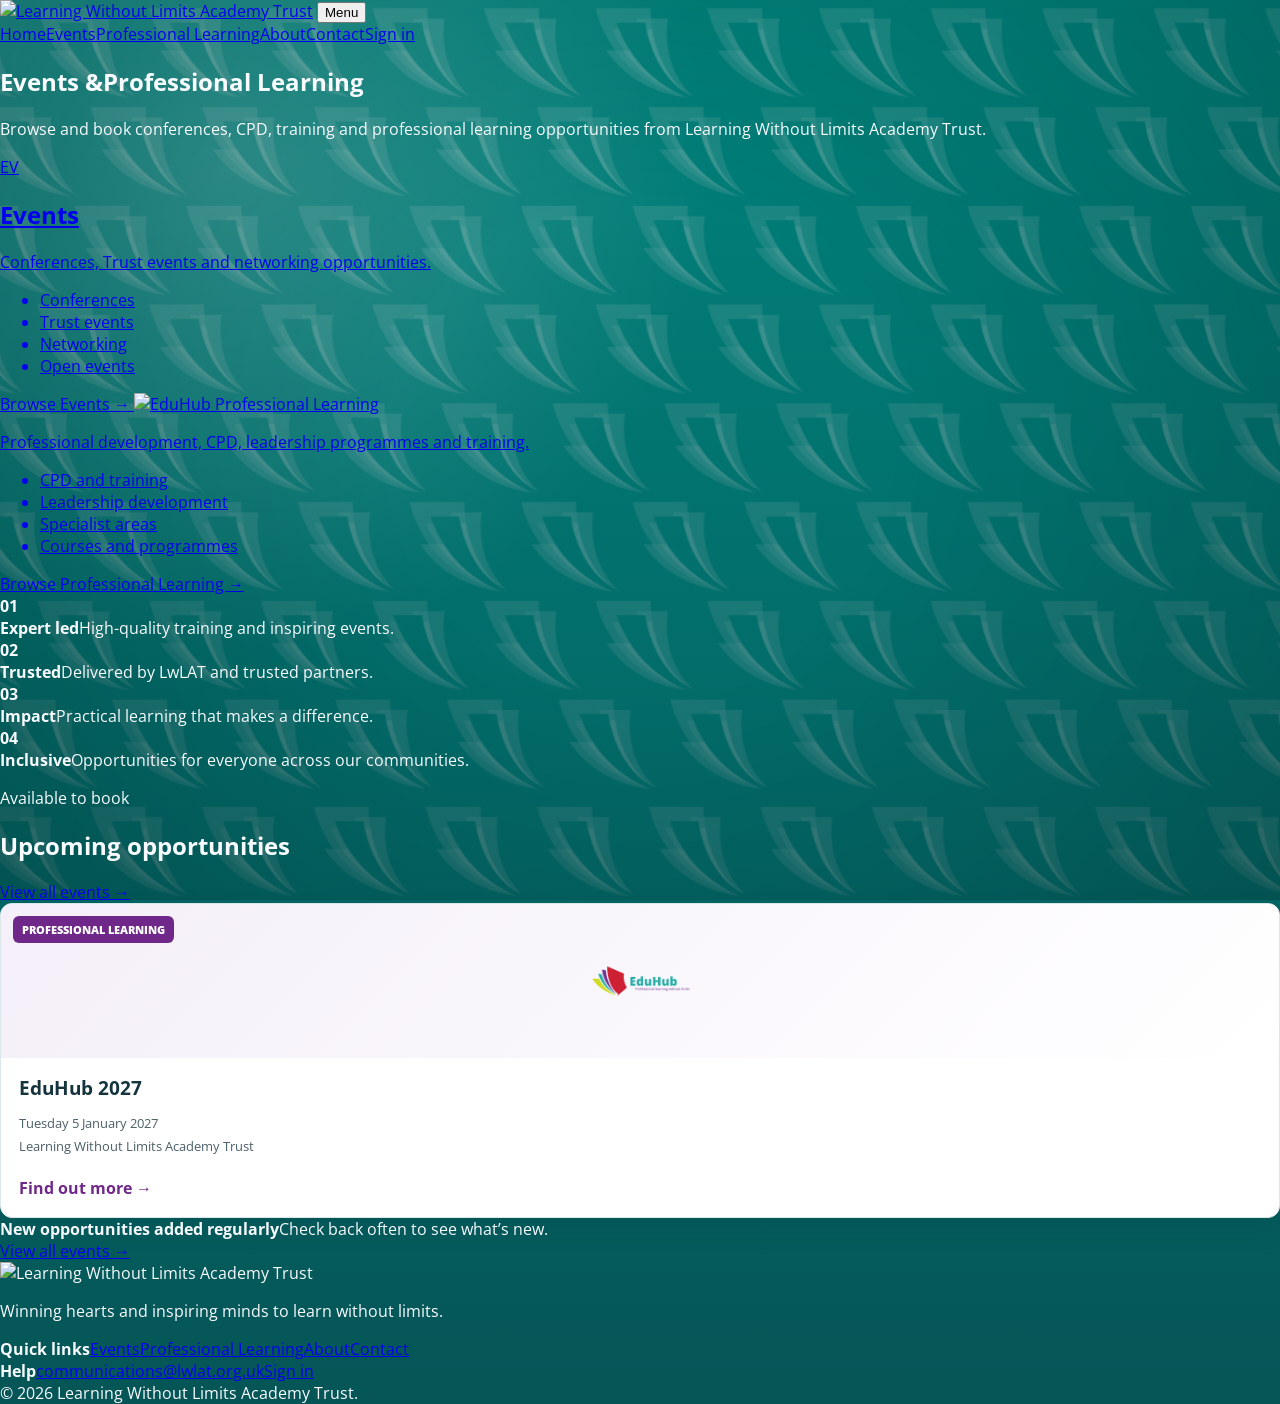
==== commit 698f3ebb: "Add files via upload" ====
--- a/index.html
+++ b/index.html
@@ -1,108 +1,65 @@
 <!doctype html>
 <html lang="en">
 <head>
-  <meta charset="utf-8">
-  <meta name="viewport" content="width=device-width,initial-scale=1">
-  <title>Events &amp; Professional Learning | Learning Without Limits</title>
-  <meta name="description" content="Browse and book Learning Without Limits Academy Trust events, conferences, CPD and professional learning opportunities.">
-  <link rel="stylesheet" href="app/css/styles.css">
-  <script src="app/js/home.js" defer></script>
+<meta charset="utf-8"><meta name="viewport" content="width=device-width,initial-scale=1">
+<title>Events & Professional Learning | Learning Without Limits</title>
+<link rel="stylesheet" href="app/css/styles.css"><script src="app/js/home.js" defer></script>
 </head>
-<body class="clean-booking-home">
-  <header class="clean-header">
-    <a class="clean-brand" href="index.html">
-      <img src="media/logos/lwlat-logo.png" alt="Learning Without Limits Academy Trust">
-    </a>
+<body class="v2-home">
+<header class="v2-header">
+<a class="v2-brand" href="index.html"><img src="media/logos/lwlat-logo-colour.png" alt="Learning Without Limits Academy Trust"></a>
+<button class="v2-menu" type="button" aria-expanded="false" aria-controls="v2-nav">Menu</button>
+<nav class="v2-nav" id="v2-nav">
+<a class="active" href="index.html">Home</a><a href="#available">Events</a><a href="professional-learning.html">Professional Learning</a><a href="#about">About</a><a href="mailto:communications@lwlat.org.uk">Contact</a><a class="v2-signin" href="admin.html">Sign in</a>
+</nav>
+</header>
 
-    <button class="mobile-nav-button" type="button" aria-expanded="false" aria-controls="clean-nav">Menu</button>
+<main>
+<section class="v2-hero">
+<div class="v2-hero-inner">
+<div class="v2-copy">
+<h1>Events &amp;<span>Professional Learning</span></h1>
+<div class="v2-line"></div>
+<p>Browse and book conferences, CPD, training and professional learning opportunities from Learning Without Limits Academy Trust.</p>
+</div>
+<div class="v2-pathways">
+<a class="v2-path-card" href="#available">
+<div class="v2-path-icon">EV</div><h2>Events</h2><p>Conferences, Trust events and networking opportunities.</p>
+<ul><li>Conferences</li><li>Trust events</li><li>Networking</li><li>Open events</li></ul>
+<span>Browse Events <strong>→</strong></span>
+</a>
+<a class="v2-path-card v2-eduhub-card" href="professional-learning.html">
+<img src="media/logos/eduhub-professional-learning.png" alt="EduHub Professional Learning">
+<p>Professional development, CPD, leadership programmes and training.</p>
+<ul><li>CPD and training</li><li>Leadership development</li><li>Specialist areas</li><li>Courses and programmes</li></ul>
+<span>Browse Professional Learning <strong>→</strong></span>
+</a>
+</div></div></section>
 
-    <nav class="clean-nav" id="clean-nav" aria-label="Main navigation">
-      <a class="active" href="index.html">Home</a>
-      <a href="#available">Events</a>
-      <a href="event.html?id=eduhub-2027">EduHub</a>
-      <a href="admin.html">Admin</a>
-    </nav>
-  </header>
+<section class="v2-benefits">
+<article><b>01</b><div><strong>Expert led</strong><span>High-quality training and inspiring events.</span></div></article>
+<article><b>02</b><div><strong>Trusted</strong><span>Delivered by LwLAT and trusted partners.</span></div></article>
+<article><b>03</b><div><strong>Impact</strong><span>Practical learning that makes a difference.</span></div></article>
+<article><b>04</b><div><strong>Inclusive</strong><span>Opportunities for everyone across our communities.</span></div></article>
+</section>
 
-  <main>
-    <section class="clean-hero">
-      <div class="clean-hero-inner">
-        <div class="clean-hero-copy">
-          <p class="clean-kicker">Learning Without Limits Academy Trust</p>
-          <h1>Events &amp;<span>Professional Learning</span></h1>
-          <p class="clean-lead">Browse and book conferences, training, CPD and professional learning opportunities.</p>
-          <div class="clean-accent-line"></div>
-          <p class="clean-tagline">Winning hearts and inspiring minds<br>to learn without limits.</p>
-        </div>
+<section class="v2-available" id="available">
+<div class="v2-section-heading"><div><p>Available to book</p><h2>Upcoming opportunities</h2></div><a href="#available">View all events →</a></div>
+<div class="v2-event-grid" id="event-grid"></div>
+</section>
 
-        <div class="clean-route-grid">
-          <a class="clean-route-card" href="#available">
-            <div class="route-symbol">EV</div>
-            <h2>Events</h2>
-            <p>Conferences, networking and Trust events.</p>
-            <ul>
-              <li>Conferences</li>
-              <li>Networking</li>
-              <li>Open events</li>
-              <li>Trust events</li>
-            </ul>
-            <span class="clean-route-button">Explore Events <strong>→</strong></span>
-          </a>
+<section class="v2-cta" id="about"><div><strong>New opportunities added regularly</strong><span>Check back often to see what’s new.</span></div><a href="#available">View all events →</a></section>
+</main>
 
-          <a class="clean-route-card eduhub-card" href="event.html?id=eduhub-2027">
-            <img src="media/events/eduhub-2027/eduhub.png" alt="EduHub Professional learning without limits">
-            <p>CPD, training, leadership development and courses.</p>
-            <ul>
-              <li>Professional learning</li>
-              <li>CPD and training</li>
-              <li>Leadership development</li>
-              <li>Courses and programmes</li>
-            </ul>
-            <span class="clean-route-button">Explore EduHub <strong>→</strong></span>
-          </a>
-        </div>
-      </div>
-    </section>
+<footer class="v2-footer">
+<div class="v2-footer-brand"><img src="media/logos/lwlat-logo-colour.png" alt="Learning Without Limits Academy Trust"><p>Winning hearts and inspiring minds to learn without limits.</p></div>
+<div><strong>Quick links</strong><a href="#available">Events</a><a href="professional-learning.html">Professional Learning</a><a href="#about">About</a><a href="mailto:communications@lwlat.org.uk">Contact</a></div>
+<div><strong>Help</strong><a href="mailto:communications@lwlat.org.uk">communications@lwlat.org.uk</a><a href="admin.html">Sign in</a></div>
+<div class="v2-footer-bottom">© 2026 Learning Without Limits Academy Trust.</div>
+</footer>
 
-    <section class="clean-benefits" aria-label="Platform benefits">
-      <article><span class="benefit-symbol">01</span><div><strong>Expert led</strong><p>High-quality training and inspiring events.</p></div></article>
-      <article><span class="benefit-symbol">02</span><div><strong>Trusted</strong><p>Delivered by LwLAT and trusted partners.</p></div></article>
-      <article><span class="benefit-symbol">03</span><div><strong>Impact</strong><p>Practical learning that makes a difference.</p></div></article>
-      <article><span class="benefit-symbol">04</span><div><strong>Inclusive</strong><p>Opportunities for everyone.</p></div></article>
-    </section>
-
-    <section class="clean-available" id="available">
-      <div class="clean-section-heading">
-        <p>Available to book</p>
-        <h2>Upcoming opportunities</h2>
-      </div>
-      <div class="clean-opportunity-grid" id="event-grid">
-        <article class="clean-opportunity-card">
-          <div class="clean-opportunity-body">
-            <p class="clean-card-type">Loading</p>
-            <h3>Loading opportunities…</h3>
-          </div>
-        </article>
-      </div>
-    </section>
-  </main>
-
-  <footer class="clean-footer">
-    <div><strong>Easy booking</strong><span>Book in minutes</span></div>
-    <div><strong>Secure platform</strong><span>Your data is safe</span></div>
-    <div><strong>Instant confirmation</strong><span>All bookings confirmed</span></div>
-    <div><strong>Need help?</strong><span>events@lwlat.org.uk</span></div>
-    <a href="admin.html">Admin dashboard →</a>
-  </footer>
-
-  <script>
-    const menuButton = document.querySelector('.mobile-nav-button');
-    const nav = document.getElementById('clean-nav');
-    menuButton.addEventListener('click', () => {
-      const expanded = menuButton.getAttribute('aria-expanded') === 'true';
-      menuButton.setAttribute('aria-expanded', String(!expanded));
-      nav.classList.toggle('open');
-    });
-  </script>
-</body>
-</html>
+<script>
+const b=document.querySelector('.v2-menu'),n=document.getElementById('v2-nav');
+b.addEventListener('click',()=>{const o=b.getAttribute('aria-expanded')==='true';b.setAttribute('aria-expanded',String(!o));n.classList.toggle('open')});
+</script>
+</body></html>
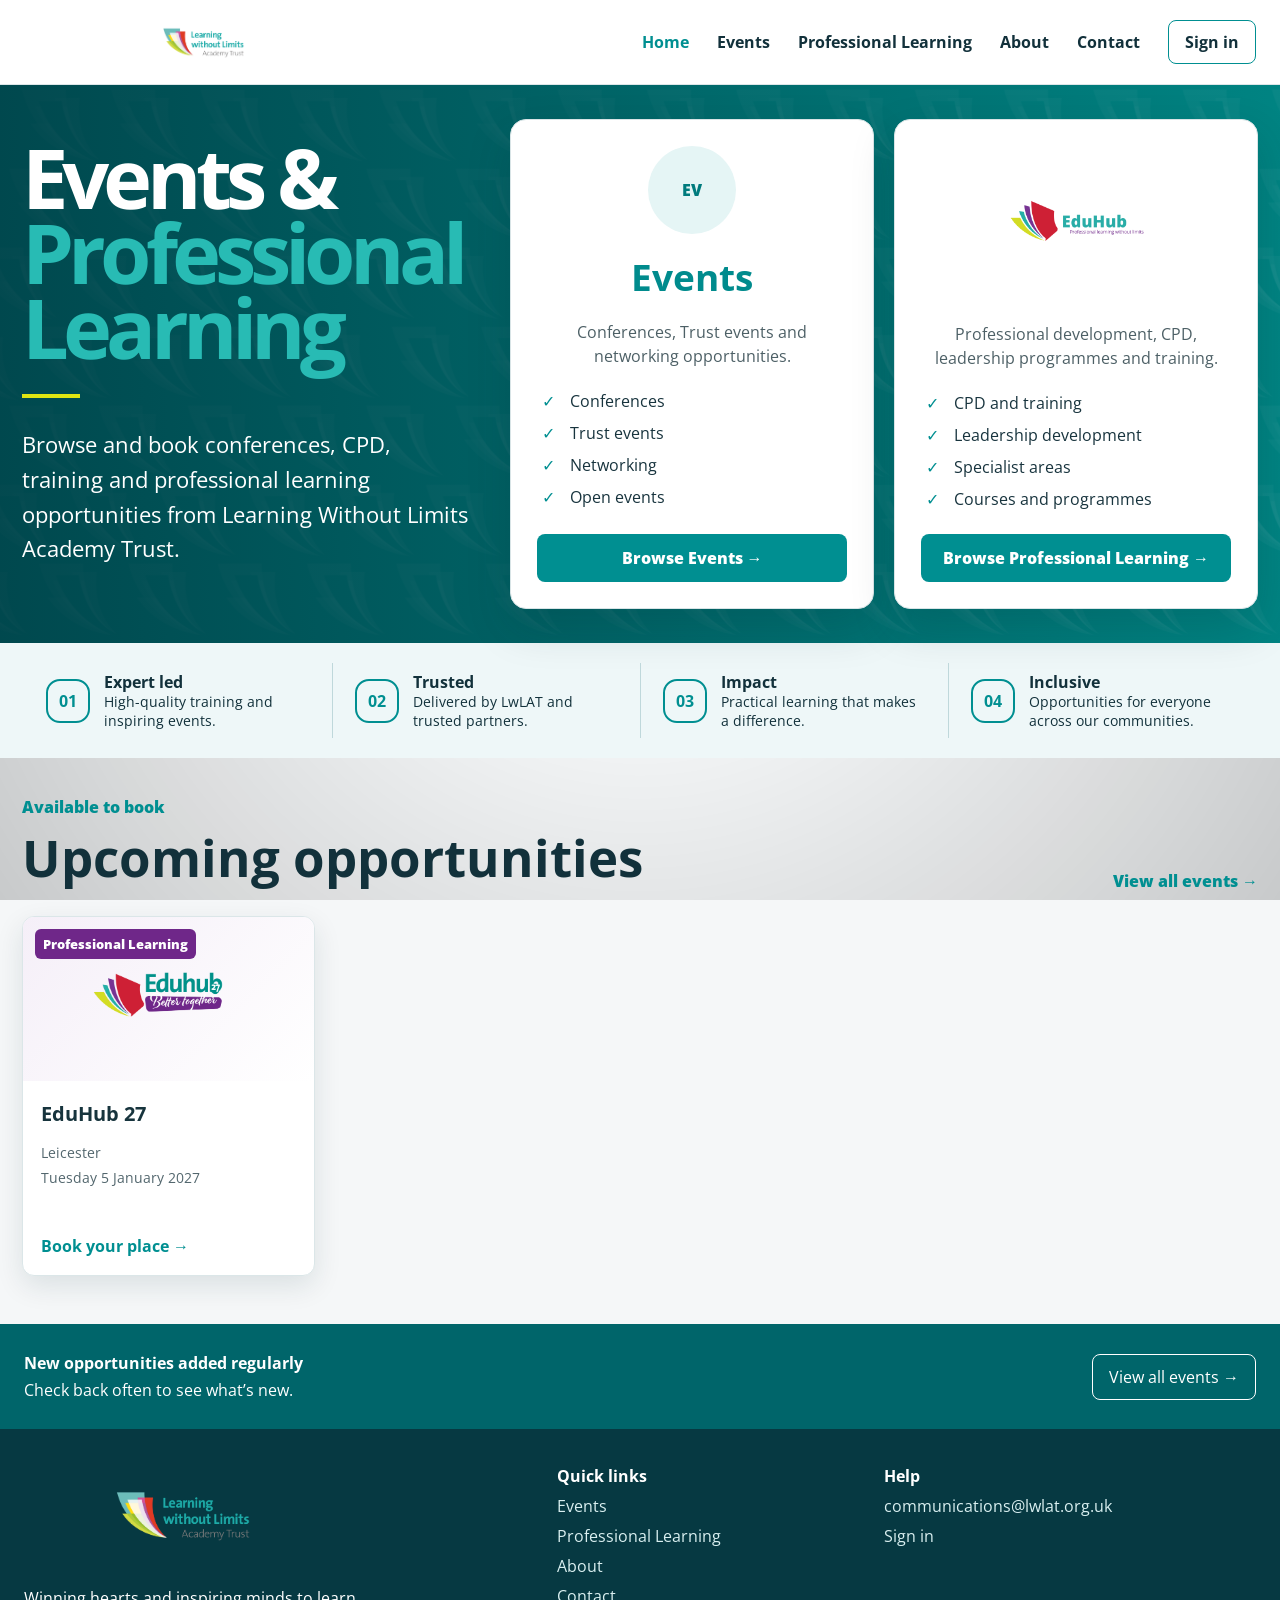
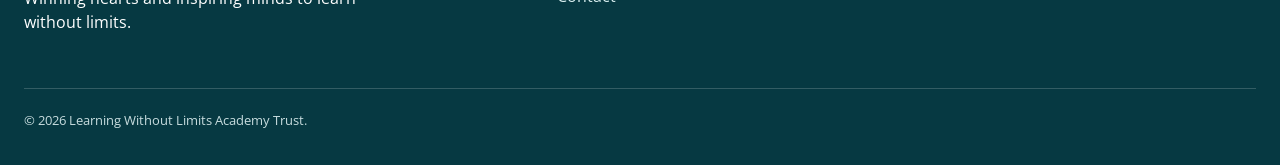
==== commit cdef2bf4: "Add files via upload" ====
--- a/index.html
+++ b/index.html
@@ -10,7 +10,7 @@
 <a class="v2-brand" href="index.html"><img src="media/logos/lwlat-logo-colour.png" alt="Learning Without Limits Academy Trust"></a>
 <button class="v2-menu" type="button" aria-expanded="false" aria-controls="v2-nav">Menu</button>
 <nav class="v2-nav" id="v2-nav">
-<a class="active" href="index.html">Home</a><a href="#available">Events</a><a href="professional-learning.html">Professional Learning</a><a href="#about">About</a><a href="mailto:communications@lwlat.org.uk">Contact</a><a class="v2-signin" href="admin.html">Sign in</a>
+<a class="active" href="index.html">Home</a><a href="#available">Events</a><a href="professional-learning.html">Professional Learning</a><a href="#about">About</a><a href="mailto:communications@lwlat.org.uk">Contact</a><a class="v2-signin" href="dashboard.html">Sign in</a>
 </nav>
 </header>
 
@@ -54,7 +54,7 @@
 <footer class="v2-footer">
 <div class="v2-footer-brand"><img src="media/logos/lwlat-logo-colour.png" alt="Learning Without Limits Academy Trust"><p>Winning hearts and inspiring minds to learn without limits.</p></div>
 <div><strong>Quick links</strong><a href="#available">Events</a><a href="professional-learning.html">Professional Learning</a><a href="#about">About</a><a href="mailto:communications@lwlat.org.uk">Contact</a></div>
-<div><strong>Help</strong><a href="mailto:communications@lwlat.org.uk">communications@lwlat.org.uk</a><a href="admin.html">Sign in</a></div>
+<div><strong>Help</strong><a href="mailto:communications@lwlat.org.uk">communications@lwlat.org.uk</a><a href="dashboard.html">Sign in</a></div>
 <div class="v2-footer-bottom">© 2026 Learning Without Limits Academy Trust.</div>
 </footer>
 
@@ -62,4 +62,16 @@
 const b=document.querySelector('.v2-menu'),n=document.getElementById('v2-nav');
 b.addEventListener('click',()=>{const o=b.getAttribute('aria-expanded')==='true';b.setAttribute('aria-expanded',String(!o));n.classList.toggle('open')});
 </script>
+
+<script src="https://identity.netlify.com/v1/netlify-identity-widget.js"></script>
+<script>
+if (window.netlifyIdentity) {
+  window.netlifyIdentity.on("init", function(user) {
+    if (!user && window.location.hash.indexOf("invite_token") !== -1) {
+      window.netlifyIdentity.open("signup");
+    }
+  });
+}
+</script>
+
 </body></html>
--- a/app/css/styles.css
+++ b/app/css/styles.css
@@ -1486,3 +1486,24 @@
     padding: 24px 18px;
   }
 }
+
+.v2-home,.v2-inner-page{margin:0;background:#f5f7f8;color:#12313b;font-family:'Open Sans',Arial,sans-serif}
+.v2-header{position:sticky;top:0;z-index:100;min-height:84px;padding:12px max(24px,calc((100vw - 1420px)/2));display:flex;align-items:center;justify-content:space-between;gap:28px;background:#fff;border-bottom:1px solid #dce6e8}
+.v2-brand img{display:block;width:min(360px,43vw);max-height:60px;object-fit:contain}.v2-nav{display:flex;align-items:center;gap:28px}.v2-nav a{color:#12313b;text-decoration:none;font-weight:700}.v2-nav a.active{color:#008f91}.v2-signin{padding:10px 16px;border:1px solid #008f91;border-radius:8px}.v2-menu{display:none}
+.v2-hero{background:linear-gradient(90deg,rgba(0,66,73,.92),rgba(0,127,128,.75)),url('/media/backgrounds/LwLAT%20confernce%20backdrop.png') center/cover no-repeat}
+.v2-hero-inner{width:min(1420px,calc(100% - 44px));margin:0 auto;padding:34px 0;display:grid;grid-template-columns:.85fr 1.4fr;gap:34px;align-items:center}
+.v2-copy{color:#fff}.v2-copy h1{margin:0;font-size:clamp(3.2rem,6.5vw,6.7rem);line-height:.9;letter-spacing:-.07em}.v2-copy h1 span{display:block;color:#28bbb4}.v2-line{width:58px;height:4px;margin:30px 0;background:#dfe512}.v2-copy p{max-width:520px;font-size:clamp(1.05rem,1.7vw,1.35rem);line-height:1.6}
+.v2-pathways{display:grid;grid-template-columns:repeat(2,minmax(0,1fr));gap:20px}.v2-path-card{min-height:440px;padding:26px;display:flex;flex-direction:column;text-align:center;color:#18343e;text-decoration:none;background:#fff;border:1px solid #d8e4e6;border-radius:16px;box-shadow:0 18px 44px rgba(0,42,49,.18)}.v2-path-card h2{margin:0;color:#008b8d;font-size:2.3rem}.v2-path-card p{margin:18px auto 10px;max-width:320px;line-height:1.5;color:#4d6066}.v2-path-card ul{width:min(300px,100%);margin:12px auto 24px;padding:0;display:grid;gap:10px;list-style:none;text-align:left}.v2-path-card li{position:relative;padding-left:28px}.v2-path-card li:before{content:'✓';position:absolute;left:0;color:#008f91}.v2-path-card>span{margin-top:auto;padding:13px;border-radius:8px;background:#008f91;color:#fff;font-weight:800}.v2-path-icon{width:88px;height:88px;margin:0 auto 18px;display:grid;place-items:center;border-radius:999px;background:#e5f5f5;color:#007b7d;font-weight:800}.v2-eduhub-card img{width:100%;max-height:150px;object-fit:contain;margin:0 auto 8px}
+.v2-benefits{padding:20px max(24px,calc((100vw - 1320px)/2));display:grid;grid-template-columns:repeat(4,minmax(0,1fr));background:#eef7f8}.v2-benefits article{padding:8px 22px;display:grid;grid-template-columns:auto 1fr;gap:14px;align-items:center}.v2-benefits article+article{border-left:1px solid #bfd8db}.v2-benefits b{width:44px;height:44px;display:grid;place-items:center;border:2px solid #008f91;border-radius:14px;color:#008f91}.v2-benefits strong,.v2-benefits span{display:block}.v2-benefits span{font-size:.86rem;line-height:1.35}
+.v2-available{width:min(1420px,calc(100% - 44px));margin:0 auto;padding:38px 0 48px}.v2-section-heading{display:flex;justify-content:space-between;align-items:end;gap:24px}.v2-section-heading p{margin:0;color:#008f91;font-weight:800}.v2-section-heading h2{margin:4px 0 0;font-size:clamp(2rem,4vw,3.4rem)}.v2-section-heading a{color:#008f91;text-decoration:none;font-weight:800}
+.v2-event-grid{margin-top:24px;display:grid;grid-template-columns:repeat(4,minmax(0,1fr));gap:22px}.v2-event-card{min-height:360px;display:flex;flex-direction:column;color:#17343d;text-decoration:none;background:#fff;border:1px solid #dbe6e8;border-radius:12px;overflow:hidden;box-shadow:0 10px 28px rgba(11,44,53,.11)}.v2-event-media{position:relative;min-height:155px;padding:22px;display:grid;place-items:center;background:linear-gradient(135deg,#007f82,#004850)}.v2-event-media img{width:100%;max-height:120px;object-fit:contain}.v2-event-media>span{color:#fff;font-size:1.8rem;font-weight:800}.v2-event-media small{position:absolute;top:12px;left:12px;padding:6px 8px;border-radius:6px;background:#008f91;color:#fff;font-weight:800}.pl-card .v2-event-media{background:linear-gradient(135deg,#f5eff8,#fff)}.pl-card .v2-event-media small{background:#6f2789}
+.v2-event-body{flex:1;padding:18px;display:flex;flex-direction:column}.v2-event-body h3{margin:0;font-size:1.28rem}.v2-event-meta{margin:16px 0;display:grid;gap:6px;color:#53676e;font-size:.86rem}.v2-event-body strong{margin-top:auto;color:#008f91}
+.v2-cta{padding:28px max(24px,calc((100vw - 1320px)/2));display:flex;justify-content:space-between;align-items:center;gap:24px;background:#00656a;color:#fff}.v2-cta div{display:grid;gap:5px}.v2-cta a{padding:11px 16px;border:1px solid #fff;border-radius:8px;color:#fff;text-decoration:none}
+.v2-footer{padding:36px max(24px,calc((100vw - 1320px)/2));display:grid;grid-template-columns:1.2fr .7fr .9fr;gap:38px;background:#063942;color:#fff}.v2-footer a{display:block;margin-top:8px;color:#d9eff0;text-decoration:none}.v2-footer-brand img{width:min(320px,100%);max-height:100px;object-fit:contain}.v2-footer-brand p{max-width:360px;line-height:1.5}.v2-footer-bottom{grid-column:1/-1;padding-top:22px;border-top:1px solid rgba(255,255,255,.18);font-size:.82rem;color:#c7dcde}
+.pl-page{width:min(1200px,calc(100% - 36px));margin:0 auto;padding:36px 0 60px}.pl-hero{padding:40px;text-align:center;background:#fff;border-radius:18px;box-shadow:0 14px 38px rgba(0,45,54,.1)}.pl-hero img{width:min(700px,95%);max-height:230px;object-fit:contain}.pl-hero p{font-size:1.2rem;color:#52666d}.pl-categories{margin:24px 0;display:grid;grid-template-columns:repeat(2,minmax(0,1fr));gap:14px}.pl-categories a{padding:20px;display:flex;justify-content:space-between;color:#12313b;text-decoration:none;background:#fff;border:1px solid #dbe6e8;border-radius:12px}.pl-featured{padding:34px;display:grid;grid-template-columns:1fr 1fr;gap:28px;align-items:center;background:#00666c;color:#fff;border-radius:18px}.pl-featured h1{font-size:clamp(3rem,7vw,6rem);margin:0}.pl-featured a{display:inline-block;margin-top:22px;padding:12px 16px;border-radius:8px;background:#fff;color:#00666c;text-decoration:none;font-weight:800}.pl-featured img{width:100%;max-height:260px;object-fit:contain}
+@media(max-width:1100px){.v2-hero-inner{grid-template-columns:1fr}.v2-event-grid{grid-template-columns:repeat(2,minmax(0,1fr))}.v2-benefits{grid-template-columns:repeat(2,minmax(0,1fr))}.v2-benefits article:nth-child(3){border-left:0}.pl-featured{grid-template-columns:1fr}}
+@media(max-width:760px){.v2-header{min-height:68px;padding:10px 14px;flex-wrap:wrap}.v2-brand img{width:min(270px,70vw);max-height:48px}.v2-menu{display:inline-flex;padding:9px 12px;border:1px solid #bdd7da;border-radius:8px;background:#fff}.v2-nav{display:none;width:100%;padding:10px 0;flex-direction:column;align-items:flex-start;gap:12px}.v2-nav.open{display:flex}.v2-hero-inner{width:min(100% - 24px,1420px);padding:26px 0}.v2-pathways,.v2-benefits,.v2-event-grid,.v2-footer,.pl-categories{grid-template-columns:1fr}.v2-path-card{min-height:410px}.v2-benefits article+article{border-left:0;border-top:1px solid #bfd8db}.v2-section-heading,.v2-cta{align-items:flex-start;flex-direction:column}.v2-event-card{min-height:330px}.v2-footer{padding:30px 18px}.pl-page{width:min(100% - 24px,1200px)}.pl-hero,.pl-featured{padding:24px}}
+
+.training-catalogue,.training-booking-page{width:min(1280px,calc(100% - 36px));margin:0 auto;padding:34px 0 60px}.training-brand-hero{padding:40px;display:grid;grid-template-columns:.85fr 1fr;gap:32px;align-items:center;background:#fff;border:1px solid #d7e6e8;border-radius:20px}.training-brand-hero img{width:100%;max-height:210px;object-fit:contain}.training-brand-hero h1{margin:0;font-size:clamp(2.8rem,6vw,5.6rem);line-height:.9}.training-toolbar{margin:24px 0 34px;padding:20px;display:grid;grid-template-columns:2fr 1fr;gap:18px;background:#fff;border:1px solid #dbe7e9;border-radius:14px}.training-toolbar input,.training-toolbar select,.training-booking-form-card input,.training-booking-form-card textarea{background:#fff;color:#17343e;border-color:#bdd5d8}.training-section-heading p,.training-label{color:#008f91;font-weight:800}.training-section-heading h2{margin:4px 0 0;font-size:clamp(2rem,4vw,3.4rem)}.training-grid{margin-top:22px;display:grid;grid-template-columns:repeat(3,minmax(0,1fr));gap:22px}.training-card{min-height:420px;display:flex;flex-direction:column;color:#17343e;text-decoration:none;background:#fff;border:1px solid #dbe7e9;border-radius:14px;overflow:hidden}.training-card-media{position:relative;min-height:175px;padding:22px;display:grid;place-items:center;background:linear-gradient(135deg,#f3eef7,#fff)}.training-card-media img{width:100%;max-height:135px;object-fit:contain}.training-card-media small{position:absolute;top:12px;left:12px;padding:6px 9px;border-radius:6px;background:#6f2789;color:#fff}.training-card-body{flex:1;padding:20px;display:flex;flex-direction:column}.training-card-body h3{margin:0;font-size:1.35rem}.training-card-meta{margin:16px 0;display:grid;gap:5px;color:#51666d}.training-card-body p{color:#51666d;line-height:1.5}.training-card-body strong{margin-top:auto;color:#008f91}.back-link{display:inline-block;margin-bottom:18px;color:#008f91;text-decoration:none;font-weight:800}.training-booking-hero,.training-booking-form-card{padding:40px;background:#fff;border:1px solid #dbe7e9;border-radius:18px}.training-booking-form-card{margin-top:28px}.training-booking-logo{width:min(650px,100%);max-height:240px;object-fit:contain;margin-bottom:24px}.training-booking-hero h1{margin:0;font-size:clamp(3rem,7vw,6.4rem);line-height:.85}.training-detail-grid{margin-top:30px;display:grid;grid-template-columns:repeat(4,minmax(0,1fr));gap:14px}.training-detail-grid article{padding:17px;background:#eef8f8;border-radius:12px}.training-detail-grid strong,.training-detail-grid span{display:block}.training-booking-form-card form{display:grid;gap:26px}.training-form-grid{display:grid;grid-template-columns:repeat(2,minmax(0,1fr));gap:20px;margin-bottom:20px}.training-submit{width:fit-content;padding:14px 22px;border:0;border-radius:9px;background:#008f91;color:#fff;font-weight:800}.consent-row{display:flex!important;align-items:flex-start;gap:10px!important}.consent-row input{width:auto;margin-top:4px}.booking-thank-you{width:min(760px,calc(100% - 32px));margin:70px auto;padding:42px;text-align:center;background:#fff;border-radius:18px}.booking-thank-you img{width:min(520px,95%);max-height:190px;object-fit:contain}.booking-thank-you a{display:inline-block;margin-top:20px;padding:12px 18px;border-radius:8px;background:#008f91;color:#fff;text-decoration:none}@media(max-width:900px){.training-brand-hero,.training-detail-grid{grid-template-columns:1fr 1fr}.training-grid{grid-template-columns:repeat(2,minmax(0,1fr))}}@media(max-width:650px){.training-catalogue,.training-booking-page{width:min(100% - 24px,1280px)}.training-brand-hero,.training-toolbar,.training-grid,.training-detail-grid,.training-form-grid{grid-template-columns:1fr}.training-brand-hero,.training-booking-hero,.training-booking-form-card{padding:24px}}
+
+.training-manager-link{margin:22px 0;padding:18px 20px;display:flex;align-items:center;justify-content:space-between;gap:18px;background:#073c44;color:#fff;border-radius:12px}.training-manager-link div{display:grid;gap:4px}.training-manager-link span{color:#d5e8ea}.training-manager-link a{padding:11px 15px;border-radius:8px;background:#fff;color:#006f73;text-decoration:none;font-weight:800}@media(max-width:650px){.training-manager-link{align-items:flex-start;flex-direction:column}}
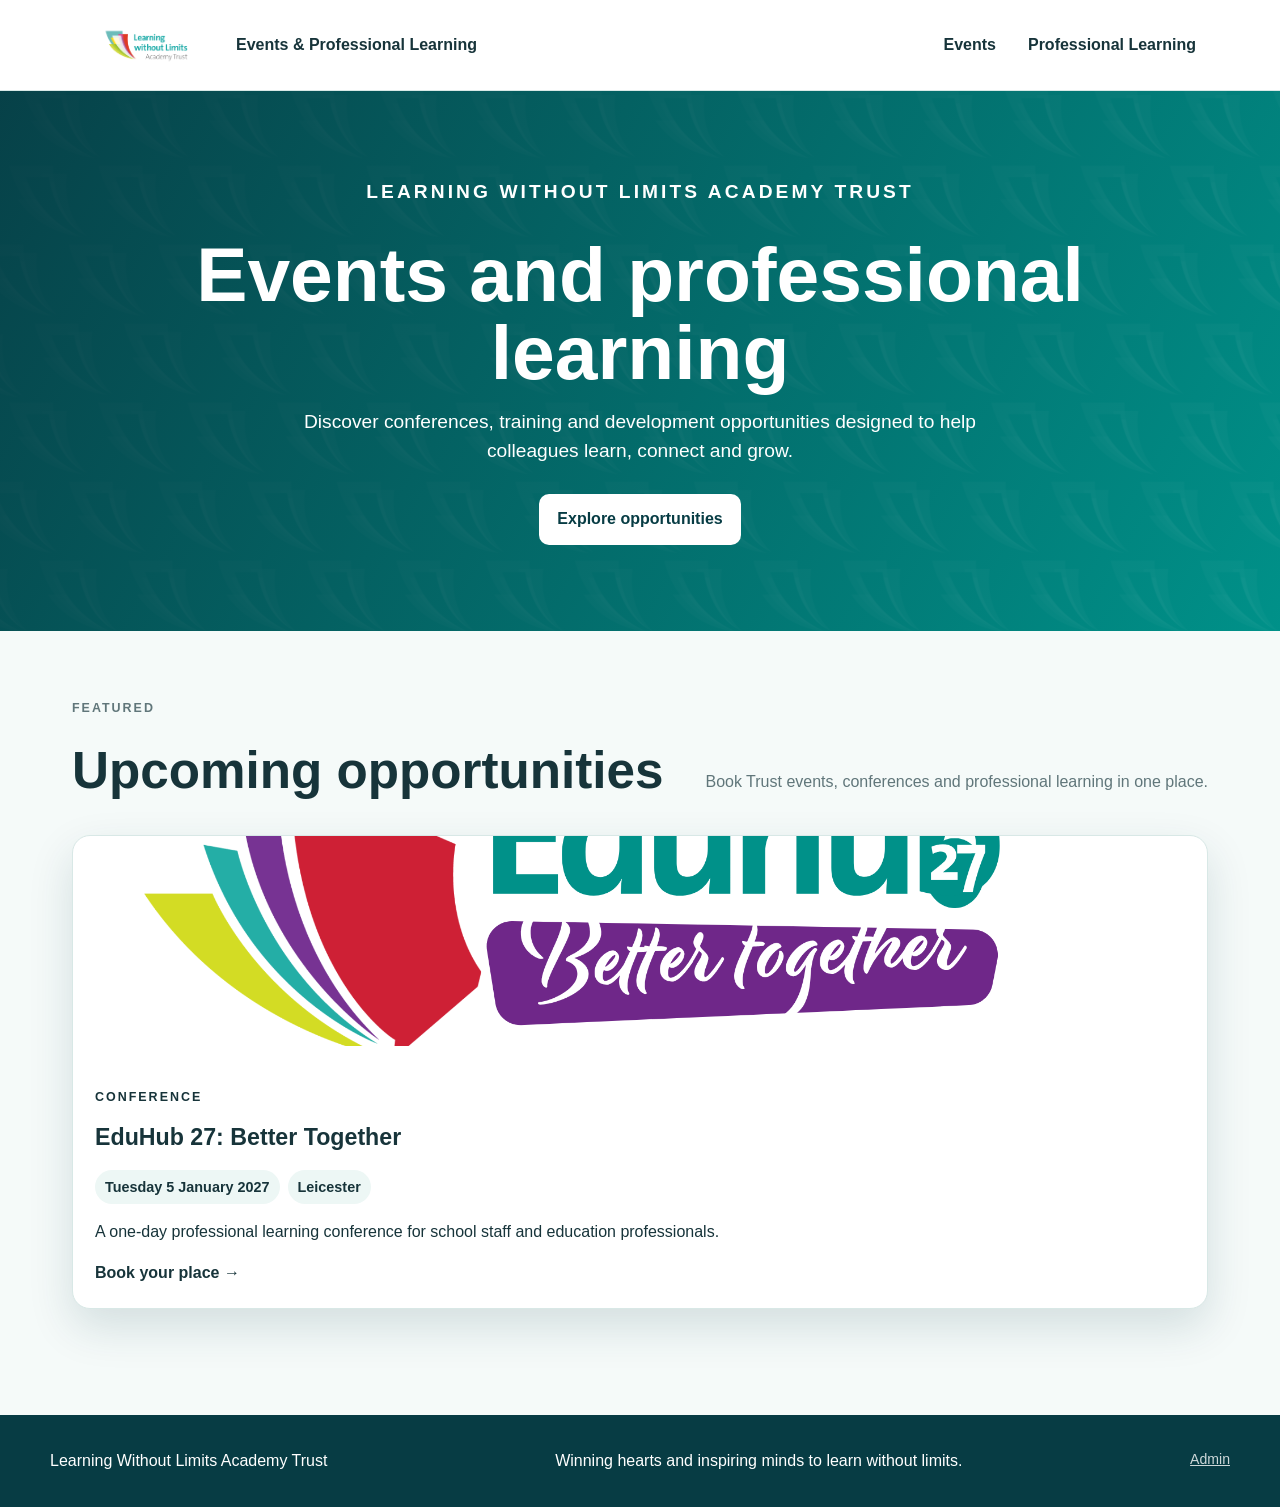
==== commit c870b624: "Add files via upload" ====
--- a/index.html
+++ b/index.html
@@ -1,77 +1,11 @@
-<!doctype html>
-<html lang="en">
-<head>
-<meta charset="utf-8"><meta name="viewport" content="width=device-width,initial-scale=1">
-<title>Events & Professional Learning | Learning Without Limits</title>
-<link rel="stylesheet" href="app/css/styles.css"><script src="app/js/home.js" defer></script>
-</head>
-<body class="v2-home">
-<header class="v2-header">
-<a class="v2-brand" href="index.html"><img src="media/logos/lwlat-logo-colour.png" alt="Learning Without Limits Academy Trust"></a>
-<button class="v2-menu" type="button" aria-expanded="false" aria-controls="v2-nav">Menu</button>
-<nav class="v2-nav" id="v2-nav">
-<a class="active" href="index.html">Home</a><a href="#available">Events</a><a href="professional-learning.html">Professional Learning</a><a href="#about">About</a><a href="mailto:communications@lwlat.org.uk">Contact</a><a class="v2-signin" href="dashboard.html">Sign in</a>
-</nav>
-</header>
+<!doctype html><html lang="en"><head><meta charset="utf-8"><meta name="viewport" content="width=device-width,initial-scale=1"><title>LwLAT Events & Professional Learning</title><link rel="stylesheet" href="/assets/css/site.css"></head><body>
+<header class="site-header"><div class="header-inner">
+<a class="brand" href="/"><img src="/media/logos/lwlat-logo.png" alt="Learning Without Limits Academy Trust"><span>Events & Professional Learning</span></a>
+<nav><a href="/">Events</a><a href="/professional-learning.html">Professional Learning</a></nav>
+</div></header>
 
-<main>
-<section class="v2-hero">
-<div class="v2-hero-inner">
-<div class="v2-copy">
-<h1>Events &amp;<span>Professional Learning</span></h1>
-<div class="v2-line"></div>
-<p>Browse and book conferences, CPD, training and professional learning opportunities from Learning Without Limits Academy Trust.</p>
-</div>
-<div class="v2-pathways">
-<a class="v2-path-card" href="#available">
-<div class="v2-path-icon">EV</div><h2>Events</h2><p>Conferences, Trust events and networking opportunities.</p>
-<ul><li>Conferences</li><li>Trust events</li><li>Networking</li><li>Open events</li></ul>
-<span>Browse Events <strong>→</strong></span>
-</a>
-<a class="v2-path-card v2-eduhub-card" href="professional-learning.html">
-<img src="media/logos/eduhub-professional-learning.png" alt="EduHub Professional Learning">
-<p>Professional development, CPD, leadership programmes and training.</p>
-<ul><li>CPD and training</li><li>Leadership development</li><li>Specialist areas</li><li>Courses and programmes</li></ul>
-<span>Browse Professional Learning <strong>→</strong></span>
-</a>
-</div></div></section>
+<section class="hero"><div class="hero-inner"><p class="eyebrow">Learning Without Limits Academy Trust</p><h1>Events and professional learning</h1><p>Discover conferences, training and development opportunities designed to help colleagues learn, connect and grow.</p><a class="button secondary" href="/professional-learning.html">Explore opportunities</a></div></section>
+<main><section><div class="section-heading"><div><p class="eyebrow">Featured</p><h2>Upcoming opportunities</h2></div><p>Book Trust events, conferences and professional learning in one place.</p></div><div id="featured-grid" class="grid"></div></section></main>
+<footer><div><span>Learning Without Limits Academy Trust</span><span>Winning hearts and inspiring minds to learn without limits.</span><a class="admin-link" href="/admin/">Admin</a></div></footer>
 
-<section class="v2-benefits">
-<article><b>01</b><div><strong>Expert led</strong><span>High-quality training and inspiring events.</span></div></article>
-<article><b>02</b><div><strong>Trusted</strong><span>Delivered by LwLAT and trusted partners.</span></div></article>
-<article><b>03</b><div><strong>Impact</strong><span>Practical learning that makes a difference.</span></div></article>
-<article><b>04</b><div><strong>Inclusive</strong><span>Opportunities for everyone across our communities.</span></div></article>
-</section>
-
-<section class="v2-available" id="available">
-<div class="v2-section-heading"><div><p>Available to book</p><h2>Upcoming opportunities</h2></div><a href="#available">View all events →</a></div>
-<div class="v2-event-grid" id="event-grid"></div>
-</section>
-
-<section class="v2-cta" id="about"><div><strong>New opportunities added regularly</strong><span>Check back often to see what’s new.</span></div><a href="#available">View all events →</a></section>
-</main>
-
-<footer class="v2-footer">
-<div class="v2-footer-brand"><img src="media/logos/lwlat-logo-colour.png" alt="Learning Without Limits Academy Trust"><p>Winning hearts and inspiring minds to learn without limits.</p></div>
-<div><strong>Quick links</strong><a href="#available">Events</a><a href="professional-learning.html">Professional Learning</a><a href="#about">About</a><a href="mailto:communications@lwlat.org.uk">Contact</a></div>
-<div><strong>Help</strong><a href="mailto:communications@lwlat.org.uk">communications@lwlat.org.uk</a><a href="dashboard.html">Sign in</a></div>
-<div class="v2-footer-bottom">© 2026 Learning Without Limits Academy Trust.</div>
-</footer>
-
-<script>
-const b=document.querySelector('.v2-menu'),n=document.getElementById('v2-nav');
-b.addEventListener('click',()=>{const o=b.getAttribute('aria-expanded')==='true';b.setAttribute('aria-expanded',String(!o));n.classList.toggle('open')});
-</script>
-
-<script src="https://identity.netlify.com/v1/netlify-identity-widget.js"></script>
-<script>
-if (window.netlifyIdentity) {
-  window.netlifyIdentity.on("init", function(user) {
-    if (!user && window.location.hash.indexOf("invite_token") !== -1) {
-      window.netlifyIdentity.open("signup");
-    }
-  });
-}
-</script>
-
-</body></html>+<script src="/assets/js/common.js"></script><script src="/assets/js/home.js"></script></body></html>
--- a/assets/css/site.css
+++ b/assets/css/site.css
@@ -0,0 +1,18 @@
+:root{--teal:#009189;--navy:#073c44;--ink:#17343a;--muted:#60767a;--paper:#f5faf9;--white:#fff;--line:#d8e8e6;--shadow:0 18px 45px rgba(7,60,68,.14)}
+*{box-sizing:border-box}html{scroll-behavior:smooth}body{margin:0;font-family:"Open Sans",Arial,sans-serif;color:var(--ink);background:var(--paper);line-height:1.55}
+a{color:inherit}.site-header{position:sticky;top:0;z-index:20;background:rgba(255,255,255,.94);backdrop-filter:blur(15px);border-bottom:1px solid var(--line)}
+.header-inner{max-width:1180px;margin:auto;padding:14px 22px;display:flex;align-items:center;justify-content:space-between;gap:25px}.brand{display:flex;align-items:center;gap:14px;text-decoration:none;font-weight:800}.brand img{width:150px;max-height:62px;object-fit:contain}.brand span{max-width:300px}
+nav{display:flex;gap:8px;flex-wrap:wrap}nav a{padding:9px 12px;border-radius:9px;text-decoration:none;font-weight:700}nav a:hover,nav a[aria-current="page"]{background:#e4f3f1;color:#006d70}
+.hero{min-height:540px;display:grid;place-items:center;padding:72px 22px;background:linear-gradient(120deg,rgba(7,60,68,.94),rgba(0,145,137,.82)),url("/media/backgrounds/lwlat-conference-backdrop.png") center/cover}
+.hero-inner{max-width:980px;color:white;text-align:center}.eyebrow{text-transform:uppercase;letter-spacing:.16em;font-weight:800;font-size:.78rem}.hero h1{font-size:clamp(2.5rem,6vw,5rem);line-height:1.02;margin:.2em 0}.hero p{font-size:1.2rem;max-width:760px;margin:0 auto 28px}
+.button{display:inline-flex;align-items:center;justify-content:center;padding:13px 18px;border-radius:10px;background:var(--teal);color:#fff;text-decoration:none;font-weight:800;border:0;cursor:pointer}.button.secondary{background:#fff;color:var(--navy)}.button.ghost{background:transparent;border:2px solid currentColor}
+main section{max-width:1180px;margin:auto;padding:56px 22px}.section-heading{display:flex;align-items:end;justify-content:space-between;gap:20px;margin-bottom:24px}.section-heading h2{font-size:clamp(2rem,4vw,3.2rem);margin:0}.section-heading p{max-width:650px;color:var(--muted)}
+.grid{display:grid;grid-template-columns:repeat(auto-fit,minmax(280px,1fr));gap:22px}.card{background:white;border:1px solid var(--line);border-radius:18px;overflow:hidden;box-shadow:var(--shadow);text-decoration:none}.card img{width:100%;height:210px;object-fit:cover}.card-body{padding:22px}.card h3{font-size:1.45rem;margin:0 0 8px}.meta{display:flex;flex-wrap:wrap;gap:8px;margin:14px 0}.meta span{background:#edf7f5;border-radius:999px;padding:6px 10px;font-size:.9rem;font-weight:700}
+.page-hero{background:var(--navy);color:white;padding:70px 22px}.page-hero>div{max-width:1180px;margin:auto}.page-hero h1{font-size:clamp(2.3rem,5vw,4rem);margin:.15em 0}
+.toolbar{display:grid;grid-template-columns:1fr 250px;gap:15px;margin-bottom:25px}.toolbar input,.toolbar select,input,textarea,select{width:100%;padding:13px 14px;border:1px solid #bcd3d0;border-radius:9px;font:inherit;background:white}
+.training-card{display:grid;grid-template-columns:190px 1fr;background:#fff;border:1px solid var(--line);border-radius:16px;overflow:hidden;text-decoration:none;box-shadow:0 10px 28px rgba(7,60,68,.09)}.training-card img{width:100%;height:100%;min-height:210px;object-fit:cover}.training-card-content{padding:22px}.training-card h2{margin:0 0 8px}.training-list{display:grid;gap:20px}
+.detail-layout{display:grid;grid-template-columns:minmax(0,1.2fr) minmax(320px,.8fr);gap:30px}.panel{background:white;border:1px solid var(--line);border-radius:18px;padding:26px;box-shadow:var(--shadow)}.panel h2{margin-top:0}.detail-image{width:100%;max-height:390px;object-fit:cover;border-radius:14px}
+.form-grid{display:grid;grid-template-columns:1fr 1fr;gap:15px}.form-grid .full{grid-column:1/-1}label{font-weight:700;display:grid;gap:6px}.notice{padding:15px;border-radius:10px;background:#eaf6f4;border-left:5px solid var(--teal)}
+footer{background:var(--navy);color:white;padding:34px 22px;margin-top:50px}footer>div{max-width:1180px;margin:auto;display:flex;justify-content:space-between;gap:20px;flex-wrap:wrap}
+.admin-link{font-size:.88rem;opacity:.8}.empty{padding:30px;background:white;border-radius:14px;border:1px solid var(--line)}
+@media(max-width:760px){.brand span{display:none}.toolbar,.detail-layout,.form-grid{grid-template-columns:1fr}.training-card{grid-template-columns:1fr}.training-card img{height:210px}.header-inner{align-items:flex-start;flex-direction:column}.site-header{position:static}}
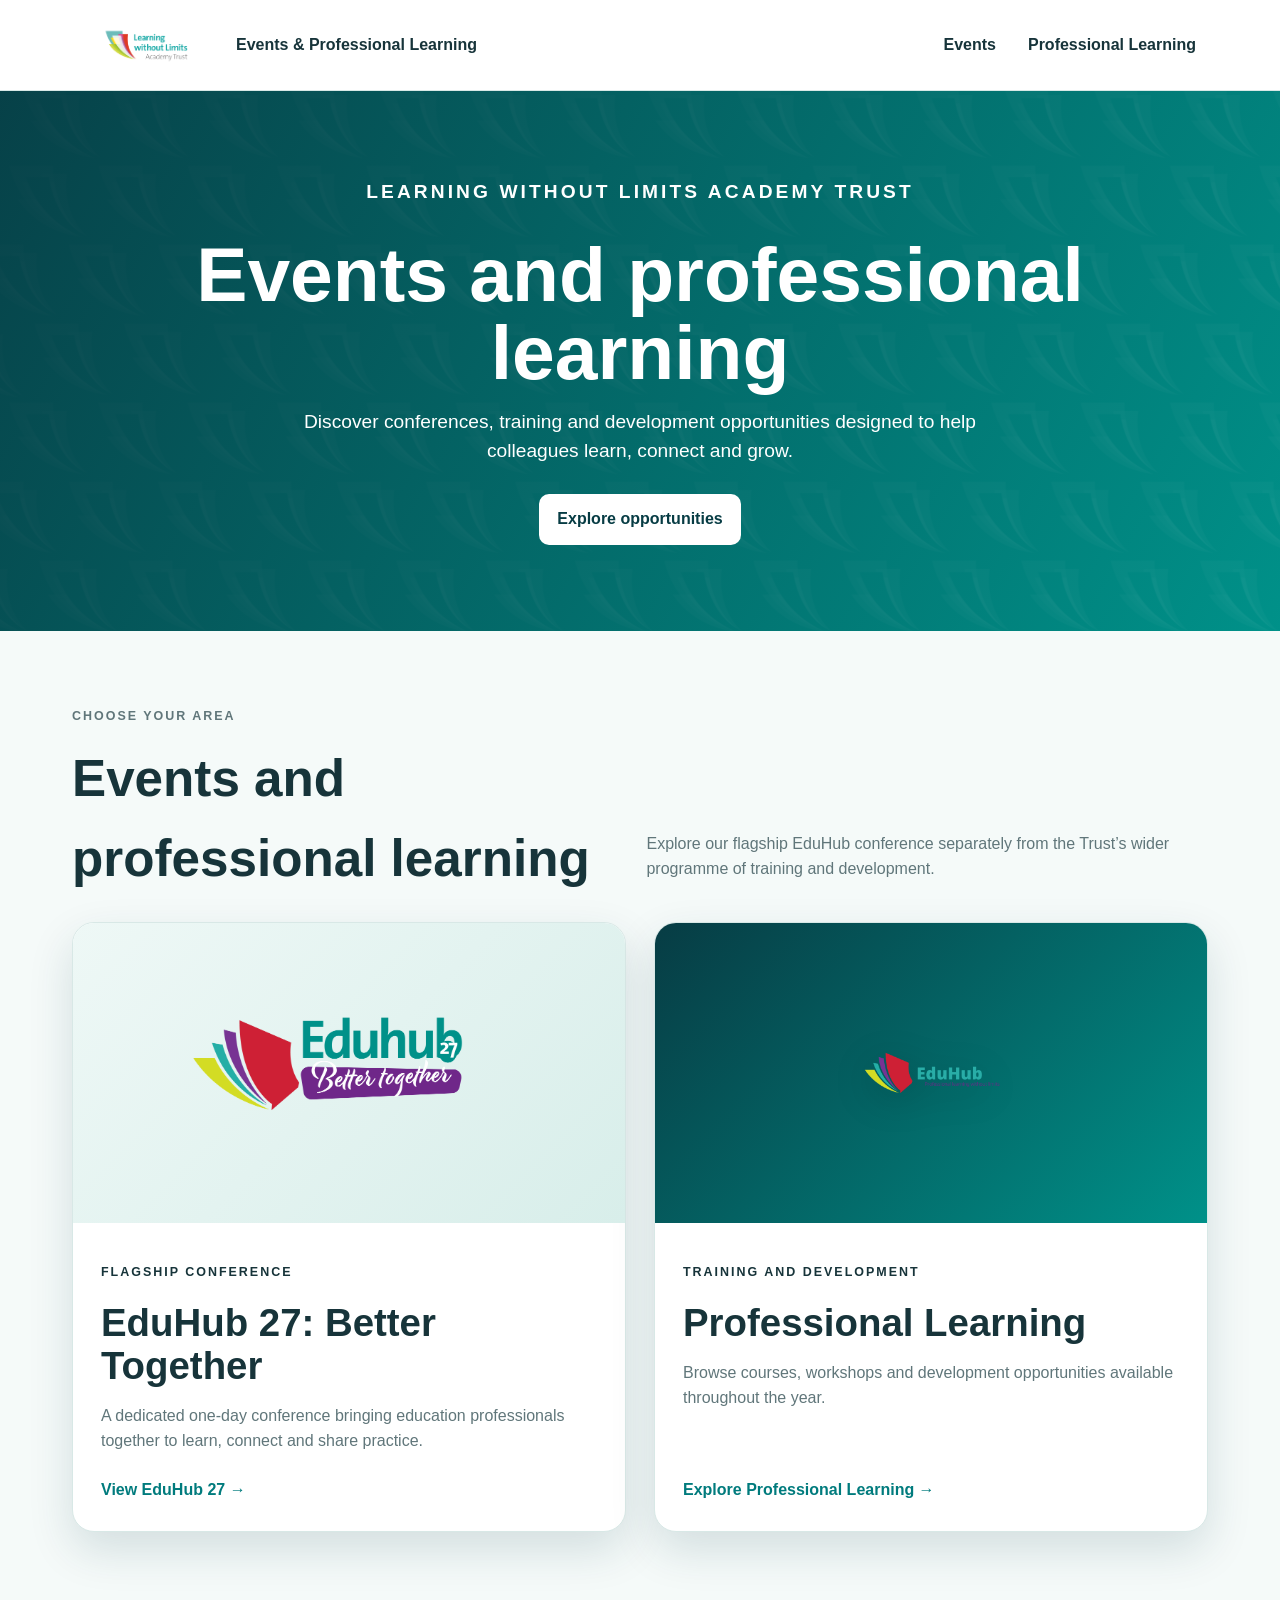
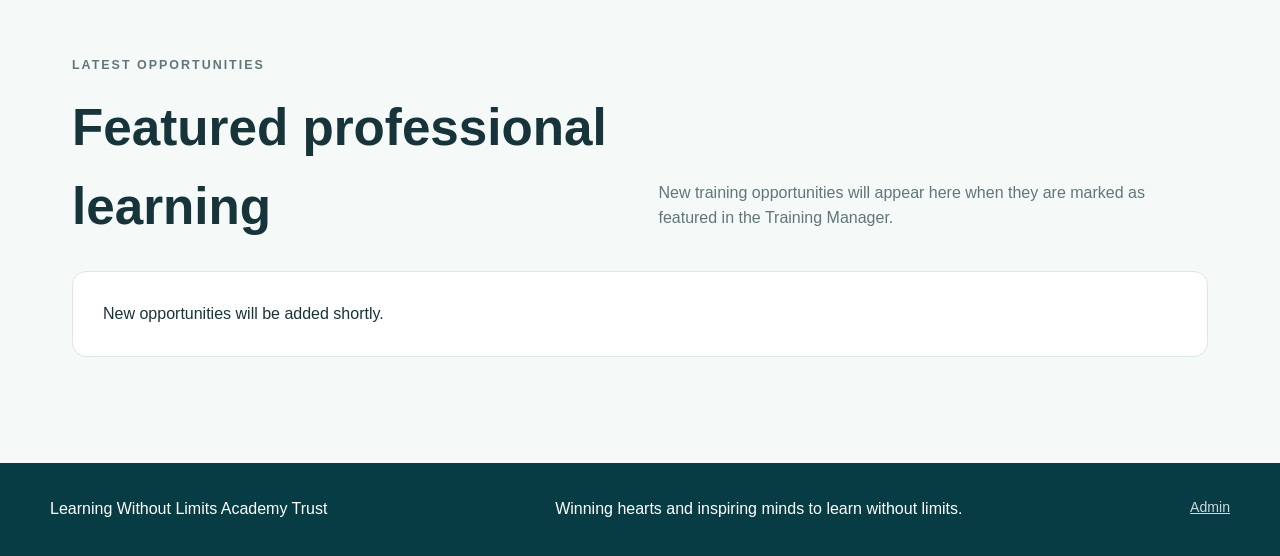
==== commit cde178db: "Add files via upload" ====
--- a/index.html
+++ b/index.html
@@ -5,7 +5,54 @@
 </div></header>
 
 <section class="hero"><div class="hero-inner"><p class="eyebrow">Learning Without Limits Academy Trust</p><h1>Events and professional learning</h1><p>Discover conferences, training and development opportunities designed to help colleagues learn, connect and grow.</p><a class="button secondary" href="/professional-learning.html">Explore opportunities</a></div></section>
-<main><section><div class="section-heading"><div><p class="eyebrow">Featured</p><h2>Upcoming opportunities</h2></div><p>Book Trust events, conferences and professional learning in one place.</p></div><div id="featured-grid" class="grid"></div></section></main>
+<main>
+<section class="pathways-section">
+  <div class="section-heading">
+    <div>
+      <p class="eyebrow">Choose your area</p>
+      <h2>Events and professional learning</h2>
+    </div>
+    <p>Explore our flagship EduHub conference separately from the Trust’s wider programme of training and development.</p>
+  </div>
+
+  <div class="pathway-grid">
+    <a class="pathway-card pathway-card-eduhub" href="/training.html?id=eduhub-27">
+      <div class="pathway-image pathway-image-contain">
+        <img src="/media/events/eduhub-27.png" alt="EduHub 27 Better Together">
+      </div>
+      <div class="pathway-content">
+        <p class="eyebrow">Flagship conference</p>
+        <h2>EduHub 27: Better Together</h2>
+        <p>A dedicated one-day conference bringing education professionals together to learn, connect and share practice.</p>
+        <span class="pathway-action">View EduHub 27 →</span>
+      </div>
+    </a>
+
+    <a class="pathway-card pathway-card-learning" href="/professional-learning.html">
+      <div class="pathway-image pathway-image-logo">
+        <img src="/media/logos/eduhub-logo.png" alt="EduHub Professional Learning">
+      </div>
+      <div class="pathway-content">
+        <p class="eyebrow">Training and development</p>
+        <h2>Professional Learning</h2>
+        <p>Browse courses, workshops and development opportunities available throughout the year.</p>
+        <span class="pathway-action">Explore Professional Learning →</span>
+      </div>
+    </a>
+  </div>
+</section>
+
+<section>
+  <div class="section-heading">
+    <div>
+      <p class="eyebrow">Latest opportunities</p>
+      <h2>Featured professional learning</h2>
+    </div>
+    <p>New training opportunities will appear here when they are marked as featured in the Training Manager.</p>
+  </div>
+  <div id="featured-grid" class="grid"></div>
+</section>
+</main>
 <footer><div><span>Learning Without Limits Academy Trust</span><span>Winning hearts and inspiring minds to learn without limits.</span><a class="admin-link" href="/admin/">Admin</a></div></footer>
 
 <script src="/assets/js/common.js"></script><script src="/assets/js/home.js"></script></body></html>
--- a/assets/css/site.css
+++ b/assets/css/site.css
@@ -15,4 +15,42 @@
 .form-grid{display:grid;grid-template-columns:1fr 1fr;gap:15px}.form-grid .full{grid-column:1/-1}label{font-weight:700;display:grid;gap:6px}.notice{padding:15px;border-radius:10px;background:#eaf6f4;border-left:5px solid var(--teal)}
 footer{background:var(--navy);color:white;padding:34px 22px;margin-top:50px}footer>div{max-width:1180px;margin:auto;display:flex;justify-content:space-between;gap:20px;flex-wrap:wrap}
 .admin-link{font-size:.88rem;opacity:.8}.empty{padding:30px;background:white;border-radius:14px;border:1px solid var(--line)}
-@media(max-width:760px){.brand span{display:none}.toolbar,.detail-layout,.form-grid{grid-template-columns:1fr}.training-card{grid-template-columns:1fr}.training-card img{height:210px}.header-inner{align-items:flex-start;flex-direction:column}.site-header{position:static}}+@media(max-width:760px){.brand span{display:none}.toolbar,.detail-layout,.form-grid{grid-template-columns:1fr}.training-card{grid-template-columns:1fr}.training-card img{height:210px}.header-inner{align-items:flex-start;flex-direction:column}.site-header{position:static}}
+
+/* Clear homepage pathways */
+.pathways-section{padding-top:64px}
+.pathway-grid{display:grid;grid-template-columns:repeat(2,minmax(0,1fr));gap:28px}
+.pathway-card{display:grid;grid-template-rows:300px 1fr;background:#fff;border:1px solid var(--line);border-radius:22px;overflow:hidden;text-decoration:none;box-shadow:var(--shadow);transition:transform .2s ease,box-shadow .2s ease}
+.pathway-card:hover{transform:translateY(-4px);box-shadow:0 24px 58px rgba(7,60,68,.19)}
+.pathway-image{position:relative;display:flex;align-items:center;justify-content:center;overflow:hidden;background:#fff}
+.pathway-image img{display:block;width:100%;height:100%}
+.pathway-image-contain{padding:24px;background:linear-gradient(135deg,#eef8f6,#d8eeea)}
+.pathway-image-contain img{object-fit:contain}
+.pathway-image-logo{padding:52px;background:linear-gradient(135deg,#073c44,#009189)}
+.pathway-image-logo img{object-fit:contain;max-width:82%;max-height:78%;filter:drop-shadow(0 8px 18px rgba(0,0,0,.18))}
+.pathway-content{padding:28px;display:flex;flex-direction:column}
+.pathway-content h2{font-size:clamp(1.7rem,3vw,2.45rem);line-height:1.12;margin:.15em 0 .45em}
+.pathway-content p:not(.eyebrow){color:var(--muted);margin:0 0 24px}
+.pathway-action{margin-top:auto;color:#007b7d;font-weight:800}
+
+/* Standardised content cards */
+.card{display:flex;flex-direction:column;min-height:100%}
+.card img{width:100%;height:240px;object-fit:cover;object-position:center}
+.card-body{display:flex;flex-direction:column;flex:1}
+.card-body strong{margin-top:auto}
+.training-card{grid-template-columns:240px minmax(0,1fr);min-height:245px}
+.training-card img{width:100%;height:100%;min-height:245px;object-fit:cover;object-position:center}
+.detail-image{width:100%;height:auto;max-height:430px;object-fit:contain;object-position:center;background:#eef7f5;padding:12px}
+
+/* Keep logos from being cropped */
+img[src*="logo"]{object-fit:contain}
+
+@media(max-width:800px){
+  .pathway-grid{grid-template-columns:1fr}
+  .pathway-card{grid-template-rows:240px auto}
+  .pathway-image-logo{padding:38px}
+}
+@media(max-width:760px){
+  .training-card{grid-template-columns:1fr}
+  .training-card img{height:230px;min-height:230px}
+}
